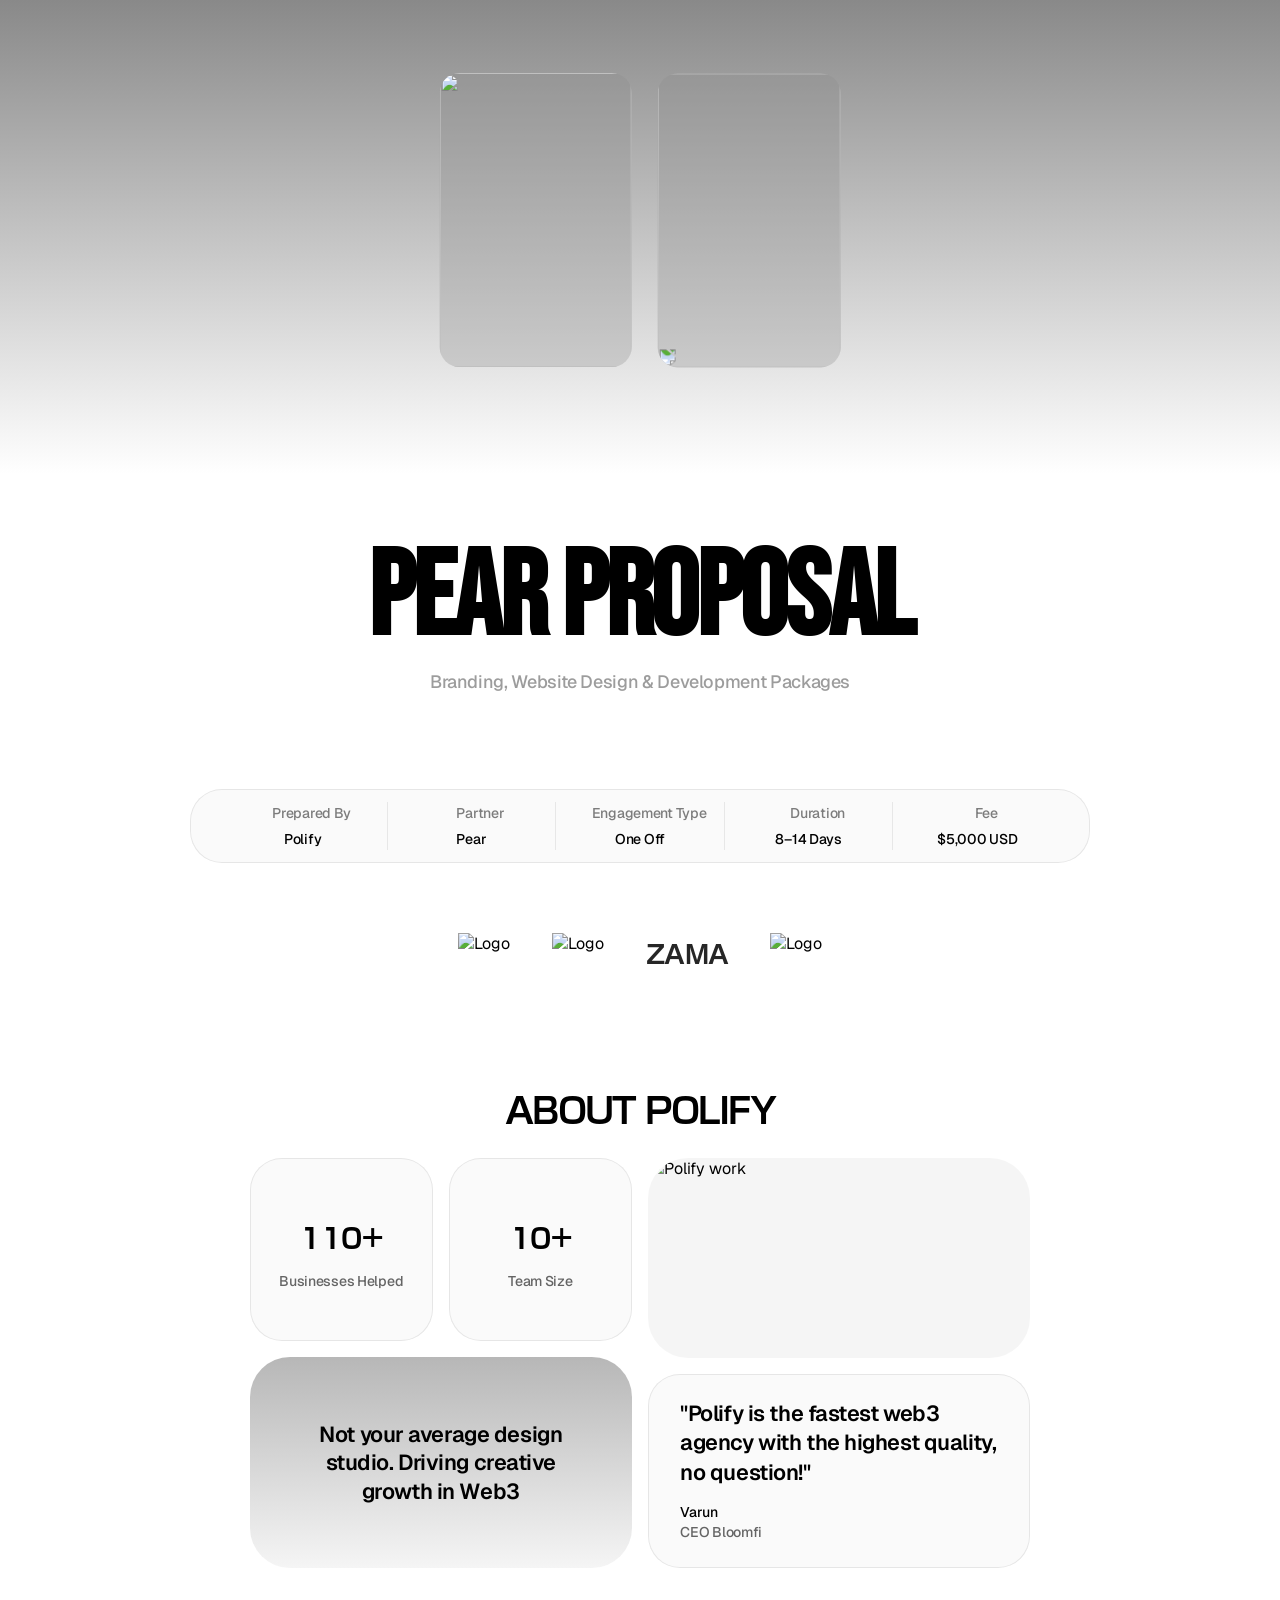
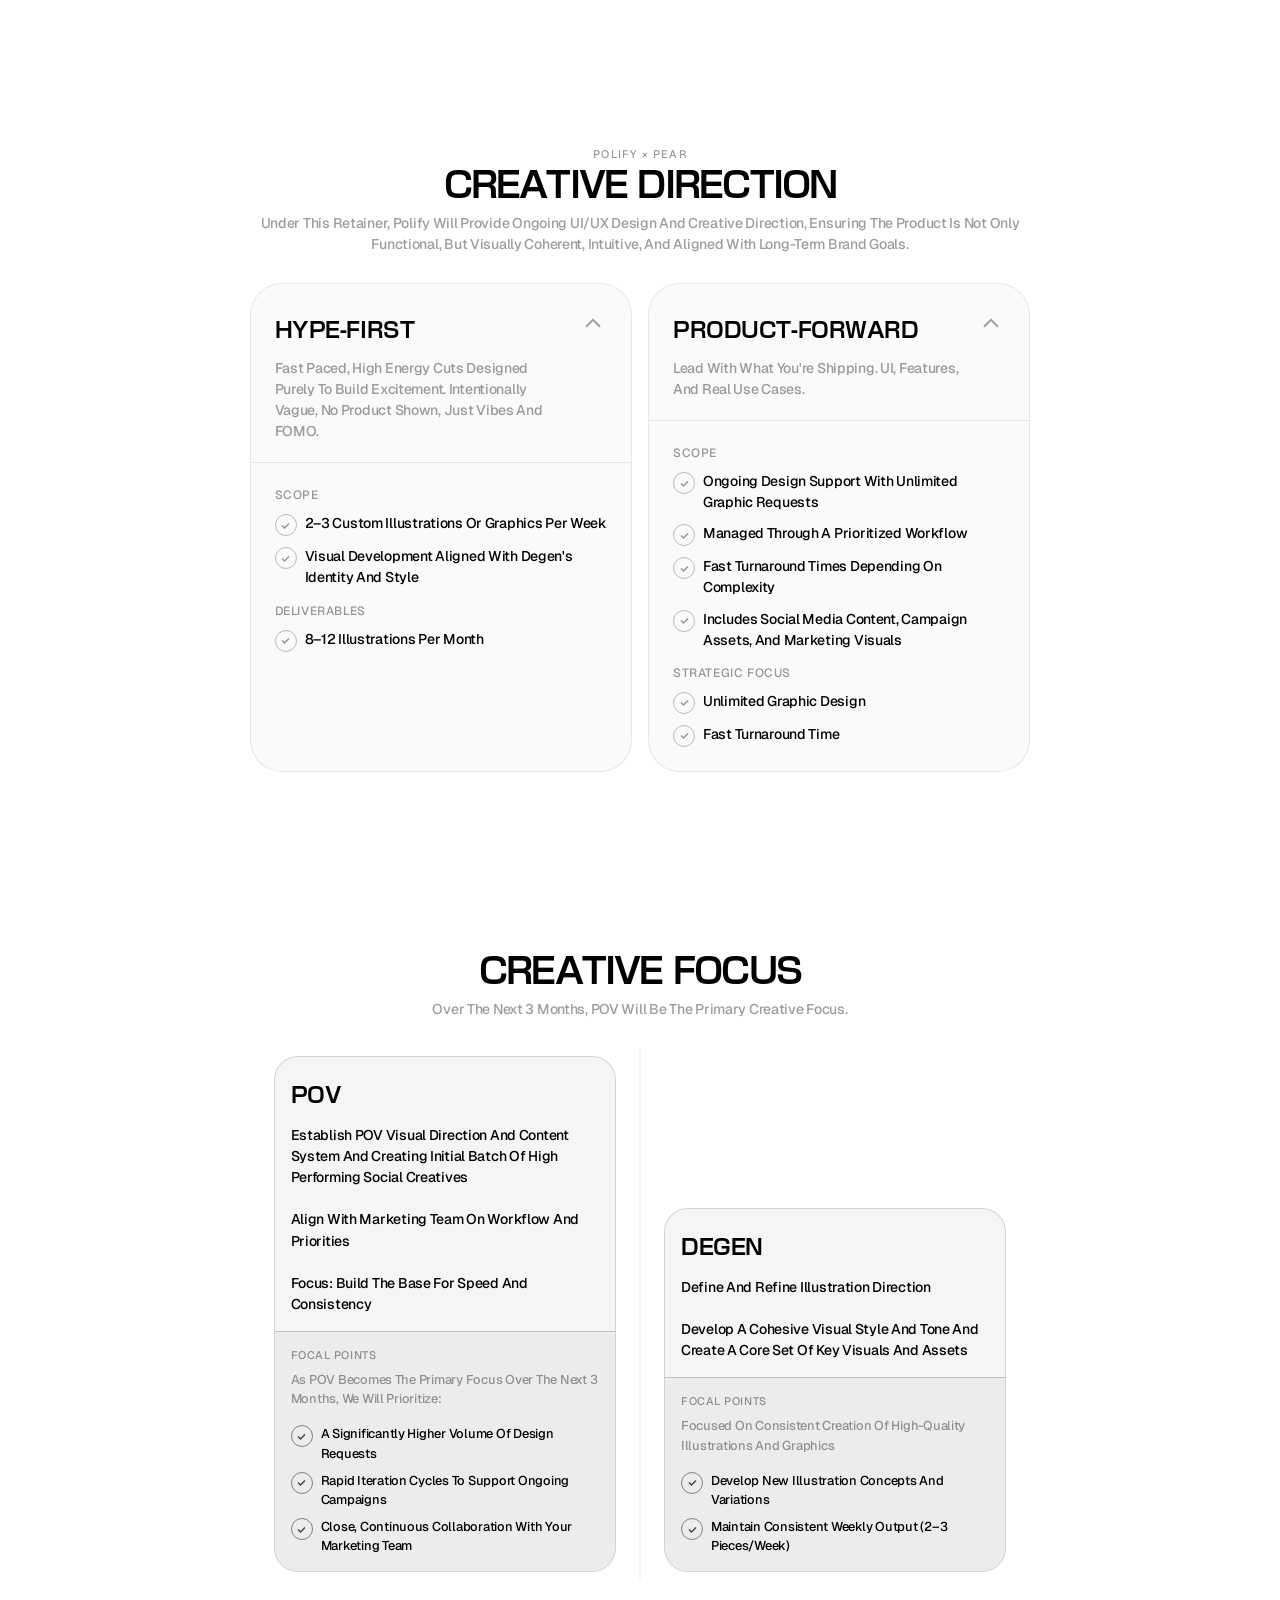
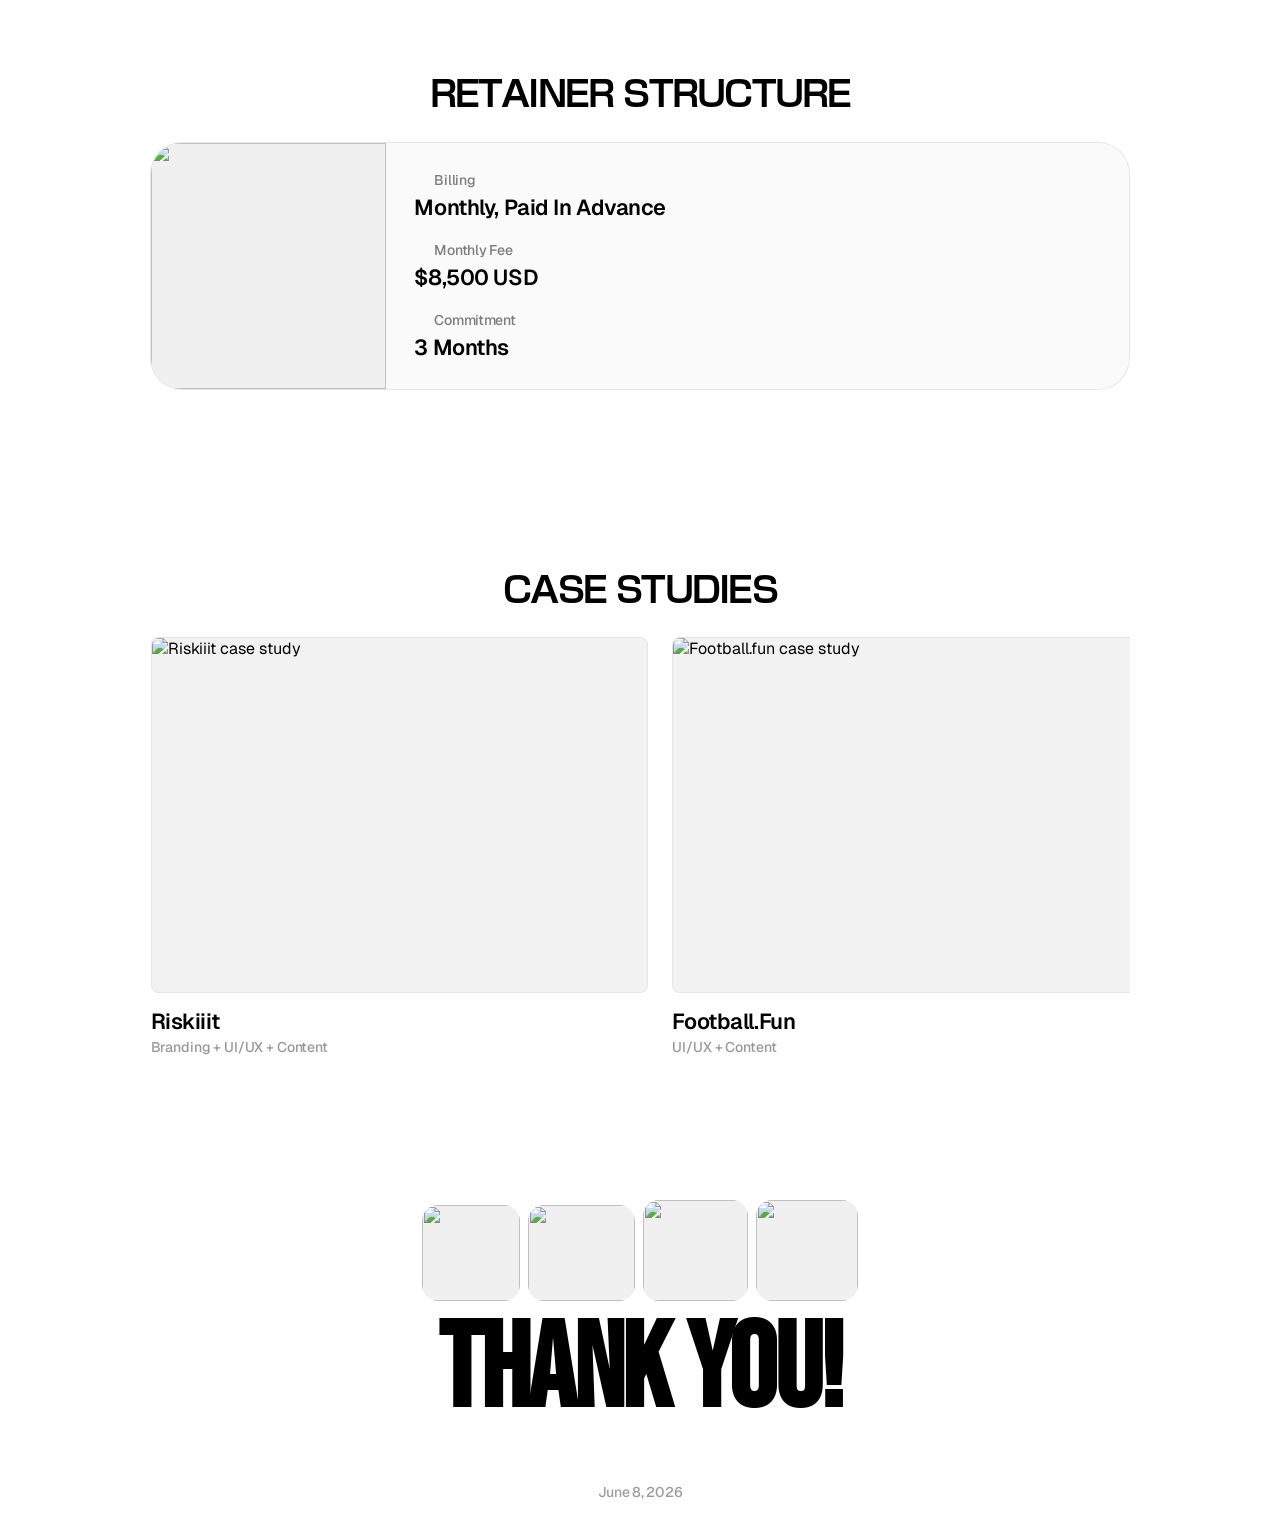
==== index.html @ 2bd1d3d7 "initial proposal template" ====
<!DOCTYPE html>
<html lang="en">
<head>
  <meta charset="UTF-8">
  <meta name="viewport" content="width=device-width, initial-scale=1.0">
  <title>Pear Proposal — Polify</title>
  <link rel="preconnect" href="https://fonts.googleapis.com">
  <link rel="preconnect" href="https://fonts.gstatic.com" crossorigin>
  <link href="https://fonts.googleapis.com/css2?family=Bebas+Neue&family=Geist:wght@400;500;600&display=swap" rel="stylesheet">
  <style>
    @font-face {
      font-family: 'ShinGoPro';
      src: url('fonts/AOTFShinGoProExLight.otf') format('opentype');
      font-weight: 200;
      font-style: normal;
      font-display: swap;
    }
    @font-face {
      font-family: 'ShinGoPro';
      src: url('fonts/AOTFShinGoProLight.otf') format('opentype');
      font-weight: 300;
      font-style: normal;
      font-display: swap;
    }
    @font-face {
      font-family: 'ShinGoPro';
      src: url('fonts/AOTFShinGoProRegular.otf') format('opentype');
      font-weight: 400;
      font-style: normal;
      font-display: swap;
    }
    @font-face {
      font-family: 'ShinGoPro';
      src: url('fonts/AOTFShinGoProMedium.otf') format('opentype');
      font-weight: 500;
      font-style: normal;
      font-display: swap;
    }
    @font-face {
      font-family: 'ShinGoPro';
      src: url('fonts/AOTFShinGoProDeBold.otf') format('opentype');
      font-weight: 600;
      font-style: normal;
      font-display: swap;
    }
    @font-face {
      font-family: 'ShinGoPro';
      src: url('fonts/AOTFShinGoProBold.otf') format('opentype');
      font-weight: 700;
      font-style: normal;
      font-display: swap;
    }
    @font-face {
      font-family: 'ShinGoPro';
      src: url('fonts/AOTFShinGoProHeavy.otf') format('opentype');
      font-weight: 800;
      font-style: normal;
      font-display: swap;
    }

    *, *::before, *::after { box-sizing: border-box; margin: 0; padding: 0; }

    :root {
      --font-display: 'Bebas Neue', 'Arial Black', sans-serif;
      --font-heading: 'ShinGoPro', system-ui, sans-serif;
      --font-body: 'Geist', system-ui, -apple-system, sans-serif;
      --text: #000;
      --text-60: rgba(0,0,0,0.6);
      --text-39: rgba(0,0,0,0.39);
      --text-20: rgba(0,0,0,0.2);
      --card-bg: rgba(0,0,0,0.02);
      --card-border: rgba(0,0,0,0.08);
      --card-border-dark: rgba(0,0,0,0.14);
    }

    html { scroll-behavior: smooth; }

    body {
      font-family: var(--font-body);
      background: #fff;
      color: var(--text);
      overflow-x: hidden;
      -webkit-font-smoothing: antialiased;
    }

    /* ─── HERO ─────────────────────────────────── */
    .hero {
      position: relative;
      width: 100%;
      height: clamp(320px, 37vw, 531px);
      overflow: hidden;
      background: linear-gradient(to bottom, #898989 0%, rgba(255,255,255,0) 100%);
    }

    .hero-deco {
      position: absolute;
      inset: 0;
      pointer-events: none;
      overflow: hidden;
    }

    .hero-deco img {
      position: absolute;
      width: 130%;
      left: -15%;
      top: -20%;
      opacity: 0.08;
      transform: rotate(-90deg);
      transform-origin: center center;
    }

    .hero-images {
      position: absolute;
      top: 0;
      left: 50%;
      transform: translateX(-50%);
      display: flex;
      align-items: flex-start;
      gap: clamp(16px, 2vw, 28px);
      padding-top: clamp(40px, 5.7vw, 82px);
      pointer-events: none;
    }

    .hero-img {
      border-radius: 20px;
      overflow: hidden;
      flex-shrink: 0;
      background: rgba(140,140,140,0.3);
    }

    .hero-img img {
      display: block;
      width: 100%;
      height: 100%;
      object-fit: cover;
    }

    .hero-img--left {
      width: clamp(100px, 15vw, 217px);
      height: clamp(154px, 23vw, 332px);
    }

    .hero-img--right {
      width: clamp(95px, 14.3vw, 206px);
      height: clamp(154px, 23vw, 332px);
      transform: scaleY(-1);
    }

    /* ─── PAGE LAYOUT ──────────────────────────── */
    .page-wrap {
      max-width: 1440px;
      margin: 0 auto;
    }

    .container {
      padding: 0 clamp(20px, 11.7vw, 169px);
    }

    .section-gap { margin-bottom: clamp(8px, 0.6vw, 8px); }

    /* Glass section wrapper */
    .glass {
      background: rgba(255,255,255,0.7);
      backdrop-filter: blur(45px);
      -webkit-backdrop-filter: blur(45px);

      border-radius: 8px;
    }

    .glass--shadow-lg {}

    .pad-section { padding: clamp(40px, 6.7vw, 96px) clamp(24px, 7.8vw, 112px); }
    .pad-logos   { padding: clamp(16px, 1.7vw, 24px) clamp(24px, 7.8vw, 112px); }
    .pad-stats   { padding: 40px; }
    .pad-ty      { padding: clamp(32px, 2.8vw, 40px); }

    /* ─── PROPOSAL HEADER ──────────────────────── */
    .proposal-header {
      text-align: center;
      padding: clamp(32px, 5.6vw, 80px) 0 clamp(20px, 4.4vw, 64px);
    }

    .proposal-title {
      font-family: var(--font-display);
      font-size: clamp(52px, 9.4vw, 136px);
      line-height: 0.9;
      letter-spacing: -0.02em;
      text-transform: uppercase;
      margin-bottom: 16px;
    }

    .proposal-subtitle {
      font-size: clamp(13px, 1.4vw, 20px);
      font-weight: 500;
      color: var(--text-39);
      letter-spacing: -0.02em;
      text-transform: capitalize;
    }

    /* ─── STATS BAR ────────────────────────────── */
    .stats-bar {
      display: flex;
      align-items: stretch;
      justify-content: space-between;
      background: var(--card-bg);
      border: 1px solid var(--card-border);
      border-radius: 32px;
      padding: 0 clamp(16px, 2.2vw, 32px);
      flex-wrap: wrap;
      gap: 0;
    }

    .stats-item {
      display: flex;
      flex-direction: column;
      align-items: center;
      gap: 8px;
      padding: clamp(12px, 1.1vw, 16px) clamp(8px, 1.1vw, 16px);
      flex: 1 0 80px;
    }

    .stats-label {
      display: flex;
      align-items: center;
      gap: 4px;
      font-size: clamp(11px, 1.1vw, 16px);
      font-weight: 500;
      color: var(--text);
      opacity: 0.5;
      letter-spacing: -0.02em;
      white-space: nowrap;
      text-transform: capitalize;
    }

    .stats-icon {
      width: clamp(14px, 1.1vw, 20px);
      height: clamp(14px, 1.1vw, 20px);
      object-fit: contain;
      flex-shrink: 0;
    }

    .stats-value {
      font-size: clamp(11px, 1.1vw, 16px);
      font-weight: 500;
      color: var(--text);
      letter-spacing: -0.02em;
      white-space: nowrap;
      text-transform: capitalize;
    }

    .stats-sep {
      width: 1px;
      background: var(--card-border);
      align-self: stretch;
      flex-shrink: 0;
      margin: 12px 0;
    }

    /* ─── LOGOS ────────────────────────────────── */
    .logos-row {
      display: flex;
      align-items: center;
      justify-content: center;
      gap: clamp(24px, 3.3vw, 48px);
      flex-wrap: nowrap;
      overflow: hidden;
    }

    .logo-item {
      height: clamp(28px, 3.3vw, 48px);
      flex-shrink: 1;
      display: flex;
      align-items: center;
      justify-content: center;
      min-width: 0;
    }

    .logo-item img {
      height: 100%;
      width: auto;
      max-width: 180px;
      object-fit: contain;
      display: block;
      flex-shrink: 1;
    }

    /* ─── SECTION HEADER ───────────────────────── */
    .section-head {
      text-align: center;
      margin-bottom: clamp(24px, 2.2vw, 32px);
    }

    .section-eyebrow {
      font-size: 11px;
      font-weight: 500;
      letter-spacing: 0.1em;
      text-transform: uppercase;
      opacity: 0.4;
      margin-bottom: 4px;
    }

    .section-title {
      font-family: var(--font-heading);
      font-size: clamp(24px, 2.8vw, 40px);
      font-weight: 600;
      letter-spacing: -0.05em;
      text-transform: uppercase;
      line-height: 1.1;
    }

    .section-desc {
      margin-top: 8px;
      font-size: clamp(13px, 1.1vw, 16px);
      font-weight: 500;
      color: var(--text-39);
      letter-spacing: -0.02em;
      line-height: 1.5;
      text-transform: capitalize;
      max-width: 820px;
      margin-left: auto;
      margin-right: auto;
    }

    /* ─── ABOUT SECTION ────────────────────────── */
    .about-grid {
      display: grid;
      grid-template-columns: 1fr 1fr;
      gap: 16px;
    }

    .about-col {
      display: flex;
      flex-direction: column;
      gap: 16px;
    }

    .stat-cards-row {
      display: grid;
      grid-template-columns: 1fr 1fr;
      gap: 16px;
    }

    .stat-card {
      background: var(--card-bg);
      border: 1px solid var(--card-border);
      border-radius: 32px;
      padding: 24px;
      display: flex;
      flex-direction: column;
      align-items: center;
      justify-content: center;
      gap: 6px;
      text-align: center;
      aspect-ratio: 1;
    }

    .stat-number {
      font-family: var(--font-heading);
      font-size: clamp(22px, 2.2vw, 32px);
      font-weight: 600;
      letter-spacing: -0.02em;
      text-transform: uppercase;
    }

    .stat-label {
      font-size: clamp(12px, 1.1vw, 16px);
      font-weight: 500;
      color: var(--text-60);
      letter-spacing: -0.02em;
      text-transform: capitalize;
    }

    .studio-banner {
      background: linear-gradient(to bottom, #b7b7b7, #f5f5f5);
      border-radius: 40px;
      flex: 1;
      min-height: 160px;
      display: flex;
      align-items: center;
      justify-content: center;
      padding: 32px 24px;
      overflow: hidden;
      position: relative;
    }

    .studio-banner-text {
      font-size: clamp(16px, 1.7vw, 24px);
      font-weight: 600;
      letter-spacing: -0.02em;
      text-align: center;
      color: #000;
      position: relative;
      z-index: 1;
      max-width: 300px;
      line-height: 1.3;
    }

    .photo-card {
      border-radius: 40px;
      overflow: hidden;
      flex: 1;
      min-height: 160px;
      position: relative;
      background: rgba(0,0,0,0.04);
    }

    .photo-card img {
      position: absolute;
      inset: 0;
      width: 100%;
      height: 100%;
      object-fit: cover;
      display: block;
    }

    .quote-card {
      background: var(--card-bg);
      border: 1px solid var(--card-border);
      border-radius: 32px;
      padding: 24px;
      display: flex;
      align-items: center;
      justify-content: center;
      flex-shrink: 0;
    }

    .quote-inner {
      max-width: 318px;
      display: flex;
      flex-direction: column;
      gap: 8px;
    }

    .quote-text {
      font-size: clamp(15px, 1.7vw, 24px);
      font-weight: 600;
      letter-spacing: -0.02em;
      line-height: 1.35;
    }

    .quote-byline { margin-top: 8px; }

    .quote-author {
      font-size: clamp(12px, 1.1vw, 16px);
      font-weight: 500;
      letter-spacing: -0.02em;
      text-transform: capitalize;
      line-height: 1.4;
    }

    .quote-position { color: var(--text-60); }

    /* ─── CREATIVE DIRECTION ───────────────────── */
    .accordion-grid {
      display: grid;
      grid-template-columns: 1fr 1fr;
      gap: 16px;
    }

    .accordion-card {
      background: var(--card-bg);
      border: 1px solid var(--card-border);
      border-radius: 32px;
      padding: 24px;
      display: flex;
      flex-direction: column;
      gap: 20px;
    }

    .accordion-top {
      display: flex;
      align-items: flex-start;
      justify-content: space-between;
      gap: 16px;
    }

    .accordion-title-group { flex: 1; }

    .accordion-title {
      font-family: var(--font-heading);
      font-size: clamp(16px, 1.7vw, 24px);
      font-weight: 600;
      letter-spacing: -0.02em;
      text-transform: uppercase;
      margin-bottom: 6px;
    }

    .accordion-desc {
      font-size: clamp(12px, 1.1vw, 16px);
      font-weight: 500;
      color: var(--text-39);
      letter-spacing: -0.02em;
      text-transform: capitalize;
      line-height: 1.5;
    }

    .accordion-chevron {
      width: 28px;
      height: 28px;
      flex-shrink: 0;
      opacity: 0.35;
      transform: scaleY(-1);
      margin-top: 2px;
    }

    .accordion-divider {
      height: 1px;
      background: var(--card-border);
      margin: 0 -24px;
    }

    .accordion-body {
      display: flex;
      flex-direction: column;
      gap: 10px;
    }

    .scope-label {
      font-size: 12px;
      font-weight: 500;
      letter-spacing: 0.05em;
      text-transform: uppercase;
      opacity: 0.4;
      margin-top: 4px;
    }

    .check-row {
      display: flex;
      align-items: flex-start;
      gap: 8px;
    }

    .check-circle {
      width: 22px;
      height: 22px;
      flex-shrink: 0;
      border-radius: 50%;
      border: 1.5px solid rgba(0,0,0,0.25);
      display: flex;
      align-items: center;
      justify-content: center;
      margin-top: 1px;
    }

    .check-circle svg {
      width: 11px;
      height: 11px;
    }

    .check-txt {
      font-size: clamp(12px, 1.1vw, 16px);
      font-weight: 500;
      color: var(--text);
      letter-spacing: -0.02em;
      text-transform: capitalize;
      line-height: 1.5;
    }

    /* ─── CREATIVE FOCUS ───────────────────────── */
    .focus-grid {
      display: grid;
      grid-template-columns: 1fr 1fr;
      position: relative;
      gap: 0;
    }

    .focus-divider {
      position: absolute;
      left: 50%;
      top: 0;
      bottom: 0;
      width: 1px;
      background: rgba(0,0,0,0.08);
      transform: translateX(-50%);
      pointer-events: none;
    }

    .focus-col {
      padding: 8px 24px;
      display: flex;
      flex-direction: column;
    }

    .focus-col--right { justify-content: flex-end; }

    .focus-card {
      background: rgba(0,0,0,0.04);
      border: 1px solid rgba(0,0,0,0.14);
      border-radius: 24px;
      overflow: hidden;
    }

    .focus-card-top {
      padding: 16px;
      display: flex;
      flex-direction: column;
      gap: 8px;
    }

    .focus-card-title {
      font-family: var(--font-heading);
      font-size: clamp(16px, 1.7vw, 24px);
      font-weight: 600;
      letter-spacing: -0.02em;
      text-transform: uppercase;
    }

    .focus-card-body {
      font-size: clamp(12px, 1.1vw, 16px);
      font-weight: 500;
      letter-spacing: -0.02em;
      text-transform: capitalize;
      line-height: 1.5;
    }

    .focus-card-bottom {
      background: rgba(0,0,0,0.04);
      border-top: 1px solid rgba(0,0,0,0.18);
      border-radius: 0 0 24px 24px;
      padding: 16px;
      display: flex;
      flex-direction: column;
      gap: 8px;
    }

    .focal-label {
      font-size: 11px;
      font-weight: 500;
      letter-spacing: 0.05em;
      text-transform: uppercase;
      opacity: 0.4;
    }

    .focal-desc {
      font-size: clamp(11px, 1vw, 14px);
      font-weight: 500;
      color: var(--text-39);
      letter-spacing: -0.02em;
      text-transform: capitalize;
      line-height: 1.5;
    }

    .focal-checks {
      display: flex;
      flex-direction: column;
      gap: 8px;
      padding: 8px 0 0;
    }

    .focal-check {
      display: flex;
      align-items: flex-start;
      gap: 8px;
    }

    .focal-check-circle {
      width: 22px;
      height: 22px;
      flex-shrink: 0;
      border-radius: 50%;
      border: 1.5px solid rgba(0,0,0,0.45);
      display: flex;
      align-items: center;
      justify-content: center;
      margin-top: 1px;
    }

    .focal-check-circle svg { width: 11px; height: 11px; }

    .focal-check-txt {
      font-size: clamp(11px, 1vw, 14px);
      font-weight: 500;
      color: var(--text);
      letter-spacing: -0.02em;
      text-transform: capitalize;
      line-height: 1.5;
    }

    /* ─── RETAINER ─────────────────────────────── */
    .retainer-section {
      padding: 0 0 clamp(40px, 6.7vw, 96px);
    }

    .retainer-card {
      background: var(--card-bg);
      border: 1px solid var(--card-border);
      border-radius: 32px;
      display: flex;
      align-items: stretch;
      overflow: hidden;
    }

    .retainer-img-wrap {
      width: clamp(140px, 18.4vw, 265px);
      flex-shrink: 0;
      position: relative;
      min-height: 180px;
      background: rgba(0,0,0,0.04);
    }

    .retainer-img-wrap img {
      position: absolute;
      inset: 0;
      width: 100%;
      height: 100%;
      object-fit: cover;
      display: block;
    }

    .retainer-content {
      flex: 1;
      padding: clamp(20px, 2.2vw, 32px);
      display: flex;
      align-items: center;
    }

    .retainer-info {
      display: flex;
      flex-direction: column;
      gap: 20px;
    }

    .retainer-item { display: flex; flex-direction: column; gap: 4px; }

    .retainer-label {
      display: flex;
      align-items: center;
      gap: 4px;
      font-size: clamp(12px, 1.1vw, 16px);
      font-weight: 500;
      opacity: 0.5;
      letter-spacing: -0.02em;
      text-transform: capitalize;
    }

    .retainer-label img { width: 16px; height: 16px; object-fit: contain; }

    .retainer-value {
      font-size: clamp(16px, 1.7vw, 24px);
      font-weight: 600;
      letter-spacing: -0.02em;
      text-transform: capitalize;
    }

    /* ─── CASE STUDIES ─────────────────────────── */
    .case-scroll-wrap {
      overflow: hidden;
      margin: 0 calc(-1 * clamp(24px, 7.8vw, 112px));
    }

    .case-scroll {
      display: flex;
      gap: 24px;
      overflow-x: auto;
      padding: 0 clamp(24px, 7.8vw, 112px) 12px;
      scroll-snap-type: x mandatory;
      -webkit-overflow-scrolling: touch;
      scrollbar-width: none;
    }

    .case-scroll::-webkit-scrollbar { display: none; }

    .case-card {
      flex-shrink: 0;
      width: clamp(260px, 38.9vw, 560px);
      display: flex;
      flex-direction: column;
      gap: 14px;
      scroll-snap-align: start;
    }

    .case-img {
      width: 100%;
      aspect-ratio: 560 / 400;
      border-radius: 8px;
      overflow: hidden;
      border: 1px solid rgba(0,0,0,0.06);
      background: rgba(0,0,0,0.05);
      position: relative;
    }

    .case-img img {
      width: 100%;
      height: 100%;
      object-fit: cover;
      display: block;
    }

    .case-title {
      font-size: clamp(15px, 1.7vw, 24px);
      font-weight: 600;
      letter-spacing: -0.02em;
      text-transform: capitalize;
      line-height: 1.3;
    }

    .case-subtitle {
      font-size: clamp(12px, 1.1vw, 16px);
      font-weight: 500;
      opacity: 0.4;
      letter-spacing: -0.01em;
      margin-top: 2px;
      line-height: 1.5;
    }

    /* ─── THANK YOU ────────────────────────────── */
    .thank-you {
      display: flex;
      flex-direction: column;
      align-items: center;
      justify-content: center;
      text-align: center;
      position: relative;
    }

    .ty-images {
      display: flex;
      align-items: flex-end;
      justify-content: center;
      gap: 8px;
      margin-bottom: 8px;
    }

    .ty-img {
      border-radius: 16px;
      overflow: hidden;
      flex-shrink: 0;
      background: rgba(0,0,0,0.06);
    }

    .ty-img img {
      width: 100%;
      height: 100%;
      object-fit: cover;
      display: block;
    }

    .ty-title {
      font-family: var(--font-display);
      font-size: clamp(44px, 9.4vw, 136px);
      line-height: 0.9;
      letter-spacing: -0.02em;
      text-transform: uppercase;
      margin-top: 8px;
    }

    /* ─── FOOTER ───────────────────────────────── */
    .site-footer {
      text-align: center;
      padding: clamp(12px, 1.1vw, 16px);
      font-size: clamp(12px, 1.1vw, 16px);
      font-weight: 500;
      color: var(--text-39);
      letter-spacing: -0.02em;
    }

    /* ─── RESPONSIVE ───────────────────────────── */
    @media (max-width: 900px) {
      .about-grid,
      .accordion-grid {
        grid-template-columns: 1fr;
      }

      .focus-grid {
        grid-template-columns: 1fr;
      }

      .focus-divider { display: none; }

      .focus-col { padding: 8px 0; }
      .focus-col--right { justify-content: flex-start; }

      .retainer-card { flex-direction: column; }

      .retainer-img-wrap {
        width: 100%;
        height: 220px;
        min-height: unset;
      }

      .stats-bar {
        justify-content: center;
        gap: 0;
      }

      .stats-sep { display: none; }

      .stats-item {
        flex: 0 0 50%;
        border-bottom: 1px solid var(--card-border);
      }

      .stats-item:nth-last-child(-n+2) {
        border-bottom: none;
      }
    }

    @media (max-width: 600px) {
      .stat-cards-row {
        grid-template-columns: 1fr 1fr;
      }

      .hero-img--left  { width: 85px;  height: 130px; }
      .hero-img--right { width: 80px;  height: 130px; }

      .accordion-card { padding: 20px; }
      .accordion-divider { margin: 0 -20px; }

      .stats-item { flex: 0 0 50%; }
    }
  </style>
</head>
<body>

<!-- ══════════════════════════════════════════════
     HERO
══════════════════════════════════════════════ -->
<section class="hero" aria-hidden="true">
  <div class="hero-deco">
    <img src="http://localhost:3845/assets/8f0d9bfb565b0d4cd94491579b43bc29473726e8.svg" alt="">
  </div>
  <div class="hero-images">
    <div class="hero-img hero-img--left">
      <img src="http://localhost:3845/assets/e090a32c25ce4ee19baacd44f1cc2fa253188a38.png" alt="">
    </div>
    <div class="hero-img hero-img--right">
      <img src="http://localhost:3845/assets/e090a32c25ce4ee19baacd44f1cc2fa253188a38.png" alt="">
    </div>
  </div>
</section>

<!-- ══════════════════════════════════════════════
     PAGE CONTENT
══════════════════════════════════════════════ -->
<div class="page-wrap">
  <div class="container">

    <!-- HEADER -->
    <header class="proposal-header">
      <h1 class="proposal-title">Pear Proposal</h1>
      <p class="proposal-subtitle">Branding, Website Design &amp; Development Packages</p>
    </header>

    <!-- STATS BAR -->
    <div class="section-gap">
      <div class="glass pad-stats">
        <div class="stats-bar">
          <div class="stats-item">
            <div class="stats-label">
              <img class="stats-icon" src="http://localhost:3845/assets/ee64175c76f9cef7a17e457f6f2a72dbc69331fa.svg" alt="" aria-hidden="true">
              Prepared by
            </div>
            <div class="stats-value">Polify</div>
          </div>
          <div class="stats-sep" aria-hidden="true"></div>
          <div class="stats-item">
            <div class="stats-label">
              <img class="stats-icon" src="http://localhost:3845/assets/a5525229cf40ed6217095a03342f68a4d9541443.svg" alt="" aria-hidden="true">
              Partner
            </div>
            <div class="stats-value">Pear</div>
          </div>
          <div class="stats-sep" aria-hidden="true"></div>
          <div class="stats-item">
            <div class="stats-label">
              <img class="stats-icon" src="http://localhost:3845/assets/781d34cb0ad0cec8a3e81da269fbbdbaa7db030c.svg" alt="" aria-hidden="true">
              Engagement Type
            </div>
            <div class="stats-value">One off</div>
          </div>
          <div class="stats-sep" aria-hidden="true"></div>
          <div class="stats-item">
            <div class="stats-label">
              <img class="stats-icon" src="http://localhost:3845/assets/fd65436a768a77767d0a12a74a46b336bc6b8791.svg" alt="" aria-hidden="true">
              Duration
            </div>
            <div class="stats-value">8–14 days</div>
          </div>
          <div class="stats-sep" aria-hidden="true"></div>
          <div class="stats-item">
            <div class="stats-label">
              <img class="stats-icon" src="http://localhost:3845/assets/ade1d7379f9e9dc3b9a829fc38c99c24560b05ef.svg" alt="" aria-hidden="true">
              Fee
            </div>
            <div class="stats-value">$5,000 USD</div>
          </div>
        </div>
      </div>
    </div>

    <!-- LOGOS -->
    <div class="section-gap">
      <div class="glass glass--shadow-lg pad-logos">
        <div class="logos-row">
          <div class="logo-item">
            <img src="http://localhost:3845/assets/b96708f9dc1e810003913f9914aaede3e74c9402.svg" alt="Logo">
          </div>
          <div class="logo-item">
            <img src="http://localhost:3845/assets/66ead33023f874e488ca0c5d40072292ed5fddfc.svg" alt="Logo">
          </div>
          <div class="logo-item" style="font-family:var(--font-heading);font-size:clamp(16px,2vw,28px);font-weight:600;letter-spacing:-0.03em;text-transform:uppercase;opacity:0.85;">
            ZAMA
          </div>
          <div class="logo-item">
            <img src="http://localhost:3845/assets/1eb92764891746f953e4dea126e6e326451cb01f.svg" alt="Logo">
          </div>
        </div>
      </div>
    </div>

    <!-- ABOUT POLIFY -->
    <div class="section-gap">
      <div class="glass pad-section">
        <div class="section-head">
          <h2 class="section-title">About Polify</h2>
        </div>
        <div class="about-grid">
          <!-- Left -->
          <div class="about-col">
            <div class="stat-cards-row">
              <div class="stat-card">
                <div class="stat-number">110+</div>
                <div class="stat-label">Businesses helped</div>
              </div>
              <div class="stat-card">
                <div class="stat-number">10+</div>
                <div class="stat-label">Team size</div>
              </div>
            </div>
            <div class="studio-banner">
              <p class="studio-banner-text">Not your average design studio. Driving creative growth in Web3</p>
            </div>
          </div>
          <!-- Right -->
          <div class="about-col">
            <div class="photo-card" style="min-height: 200px;">
              <img src="http://localhost:3845/assets/2e1904f334552208d229e047b1e2cf23370e59d0.png" alt="Polify work">
            </div>
            <div class="quote-card">
              <div class="quote-inner">
                <p class="quote-text">"Polify is the fastest web3 agency with the highest quality, no question!"</p>
                <div class="quote-byline">
                  <p class="quote-author">Varun</p>
                  <p class="quote-author quote-position">CEO Bloomfi</p>
                </div>
              </div>
            </div>
          </div>
        </div>
      </div>
    </div>

    <!-- CREATIVE DIRECTION -->
    <div class="section-gap">
      <div class="glass pad-section">
        <div class="section-head">
          <p class="section-eyebrow">Polify × Pear</p>
          <h2 class="section-title">Creative Direction</h2>
          <p class="section-desc">Under this retainer, Polify will provide ongoing UI/UX design and creative direction, ensuring the product is not only functional, but visually coherent, intuitive, and aligned with long-term brand goals.</p>
        </div>

        <div class="accordion-grid">

          <!-- Card 1: Hype-First -->
          <div class="accordion-card">
            <div class="accordion-top">
              <div class="accordion-title-group">
                <div class="accordion-title">Hype-First</div>
                <div class="accordion-desc">Fast paced, high energy cuts designed purely to build excitement. Intentionally vague, no product shown, just vibes and FOMO.</div>
              </div>
              <svg class="accordion-chevron" viewBox="0 0 20 20" fill="none" stroke="currentColor" stroke-width="1.5" aria-hidden="true">
                <path d="M5 8l5 5 5-5"/>
              </svg>
            </div>
            <div class="accordion-divider"></div>
            <div class="accordion-body">
              <div class="scope-label">Scope</div>
              <div class="check-row">
                <div class="check-circle">
                  <svg viewBox="0 0 11 11" fill="none" stroke="rgba(0,0,0,0.4)" stroke-width="1.5"><path d="M2 5.5l2.5 2.5 4.5-4.5"/></svg>
                </div>
                <span class="check-txt">2–3 custom illustrations or graphics per week</span>
              </div>
              <div class="check-row">
                <div class="check-circle">
                  <svg viewBox="0 0 11 11" fill="none" stroke="rgba(0,0,0,0.4)" stroke-width="1.5"><path d="M2 5.5l2.5 2.5 4.5-4.5"/></svg>
                </div>
                <span class="check-txt">Visual development aligned with Degen's identity and style</span>
              </div>
              <div class="scope-label" style="margin-top:4px">Deliverables</div>
              <div class="check-row">
                <div class="check-circle">
                  <svg viewBox="0 0 11 11" fill="none" stroke="rgba(0,0,0,0.4)" stroke-width="1.5"><path d="M2 5.5l2.5 2.5 4.5-4.5"/></svg>
                </div>
                <span class="check-txt">8–12 illustrations per month</span>
              </div>
            </div>
          </div>

          <!-- Card 2: Product-Forward -->
          <div class="accordion-card">
            <div class="accordion-top">
              <div class="accordion-title-group">
                <div class="accordion-title">Product-Forward</div>
                <div class="accordion-desc">Lead with what you're shipping. UI, features, and real use cases.</div>
              </div>
              <svg class="accordion-chevron" viewBox="0 0 20 20" fill="none" stroke="currentColor" stroke-width="1.5" aria-hidden="true">
                <path d="M5 8l5 5 5-5"/>
              </svg>
            </div>
            <div class="accordion-divider"></div>
            <div class="accordion-body">
              <div class="scope-label">Scope</div>
              <div class="check-row">
                <div class="check-circle">
                  <svg viewBox="0 0 11 11" fill="none" stroke="rgba(0,0,0,0.4)" stroke-width="1.5"><path d="M2 5.5l2.5 2.5 4.5-4.5"/></svg>
                </div>
                <span class="check-txt">Ongoing design support with unlimited graphic requests</span>
              </div>
              <div class="check-row">
                <div class="check-circle">
                  <svg viewBox="0 0 11 11" fill="none" stroke="rgba(0,0,0,0.4)" stroke-width="1.5"><path d="M2 5.5l2.5 2.5 4.5-4.5"/></svg>
                </div>
                <span class="check-txt">Managed through a prioritized workflow</span>
              </div>
              <div class="check-row">
                <div class="check-circle">
                  <svg viewBox="0 0 11 11" fill="none" stroke="rgba(0,0,0,0.4)" stroke-width="1.5"><path d="M2 5.5l2.5 2.5 4.5-4.5"/></svg>
                </div>
                <span class="check-txt">Fast turnaround times depending on complexity</span>
              </div>
              <div class="check-row">
                <div class="check-circle">
                  <svg viewBox="0 0 11 11" fill="none" stroke="rgba(0,0,0,0.4)" stroke-width="1.5"><path d="M2 5.5l2.5 2.5 4.5-4.5"/></svg>
                </div>
                <span class="check-txt">Includes social media content, campaign assets, and marketing visuals</span>
              </div>
              <div class="scope-label" style="margin-top:4px">Strategic Focus</div>
              <div class="check-row">
                <div class="check-circle">
                  <svg viewBox="0 0 11 11" fill="none" stroke="rgba(0,0,0,0.4)" stroke-width="1.5"><path d="M2 5.5l2.5 2.5 4.5-4.5"/></svg>
                </div>
                <span class="check-txt">Unlimited graphic design</span>
              </div>
              <div class="check-row">
                <div class="check-circle">
                  <svg viewBox="0 0 11 11" fill="none" stroke="rgba(0,0,0,0.4)" stroke-width="1.5"><path d="M2 5.5l2.5 2.5 4.5-4.5"/></svg>
                </div>
                <span class="check-txt">Fast turnaround time</span>
              </div>
            </div>
          </div>

        </div>
      </div>
    </div>

    <!-- CREATIVE FOCUS -->
    <div class="section-gap">
      <div class="glass pad-section">
        <div class="section-head">
          <h2 class="section-title">Creative Focus</h2>
          <p class="section-desc">Over the next 3 months, POV will be the primary creative focus.</p>
        </div>

        <div class="focus-grid">
          <div class="focus-divider" aria-hidden="true"></div>

          <!-- Left: POV -->
          <div class="focus-col">
            <div class="focus-card">
              <div class="focus-card-top">
                <div class="focus-card-title">POV</div>
                <div class="focus-card-body">
                  Establish POV visual direction and content system and creating initial batch of high performing social creatives<br><br>
                  Align with marketing team on workflow and priorities<br><br>
                  Focus: Build the base for speed and consistency
                </div>
              </div>
              <div class="focus-card-bottom">
                <div class="focal-label">Focal points</div>
                <div class="focal-desc">As POV becomes the primary focus over the next 3 months, we will prioritize:</div>
                <div class="focal-checks">
                  <div class="focal-check">
                    <div class="focal-check-circle">
                      <svg viewBox="0 0 11 11" fill="none" stroke="rgba(0,0,0,0.7)" stroke-width="1.5"><path d="M2 5.5l2.5 2.5 4.5-4.5"/></svg>
                    </div>
                    <span class="focal-check-txt">A significantly higher volume of design requests</span>
                  </div>
                  <div class="focal-check">
                    <div class="focal-check-circle">
                      <svg viewBox="0 0 11 11" fill="none" stroke="rgba(0,0,0,0.7)" stroke-width="1.5"><path d="M2 5.5l2.5 2.5 4.5-4.5"/></svg>
                    </div>
                    <span class="focal-check-txt">Rapid iteration cycles to support ongoing campaigns</span>
                  </div>
                  <div class="focal-check">
                    <div class="focal-check-circle">
                      <svg viewBox="0 0 11 11" fill="none" stroke="rgba(0,0,0,0.7)" stroke-width="1.5"><path d="M2 5.5l2.5 2.5 4.5-4.5"/></svg>
                    </div>
                    <span class="focal-check-txt">Close, continuous collaboration with your marketing team</span>
                  </div>
                </div>
              </div>
            </div>
          </div>

          <!-- Right: Degen (aligned to bottom on desktop) -->
          <div class="focus-col focus-col--right">
            <div class="focus-card">
              <div class="focus-card-top">
                <div class="focus-card-title">Degen</div>
                <div class="focus-card-body">
                  Define and refine illustration direction<br><br>
                  Develop a cohesive visual style and tone and create a core set of key visuals and assets
                </div>
              </div>
              <div class="focus-card-bottom">
                <div class="focal-label">Focal points</div>
                <div class="focal-desc">Focused on consistent creation of high-quality illustrations and graphics</div>
                <div class="focal-checks">
                  <div class="focal-check">
                    <div class="focal-check-circle">
                      <svg viewBox="0 0 11 11" fill="none" stroke="rgba(0,0,0,0.7)" stroke-width="1.5"><path d="M2 5.5l2.5 2.5 4.5-4.5"/></svg>
                    </div>
                    <span class="focal-check-txt">Develop new illustration concepts and variations</span>
                  </div>
                  <div class="focal-check">
                    <div class="focal-check-circle">
                      <svg viewBox="0 0 11 11" fill="none" stroke="rgba(0,0,0,0.7)" stroke-width="1.5"><path d="M2 5.5l2.5 2.5 4.5-4.5"/></svg>
                    </div>
                    <span class="focal-check-txt">Maintain consistent weekly output (2–3 pieces/week)</span>
                  </div>
                </div>
              </div>
            </div>
          </div>

        </div>
      </div>
    </div>

    <!-- RETAINER STRUCTURE -->
    <div class="section-gap retainer-section">
      <div class="section-head">
        <h2 class="section-title">Retainer Structure</h2>
      </div>
      <div class="retainer-card">
        <div class="retainer-img-wrap">
          <img src="http://localhost:3845/assets/378b767d8d6159e213d626381067b604196a5bb5.png" alt="">
        </div>
        <div class="retainer-content">
          <div class="retainer-info">
            <div class="retainer-item">
              <div class="retainer-label">
                <img src="http://localhost:3845/assets/2493611f2c5b3f6c3979867c75cb4834a4673d49.svg" alt="" aria-hidden="true">
                Billing
              </div>
              <div class="retainer-value">Monthly, paid in advance</div>
            </div>
            <div class="retainer-item">
              <div class="retainer-label">
                <img src="http://localhost:3845/assets/ade1d7379f9e9dc3b9a829fc38c99c24560b05ef.svg" alt="" aria-hidden="true">
                Monthly Fee
              </div>
              <div class="retainer-value">$8,500 USD</div>
            </div>
            <div class="retainer-item">
              <div class="retainer-label">
                <img src="http://localhost:3845/assets/fd65436a768a77767d0a12a74a46b336bc6b8791.svg" alt="" aria-hidden="true">
                Commitment
              </div>
              <div class="retainer-value">3 months</div>
            </div>
          </div>
        </div>
      </div>
    </div>

    <!-- CASE STUDIES -->
    <div class="section-gap">
      <div class="glass pad-section">
        <div class="section-head">
          <h2 class="section-title">Case Studies</h2>
        </div>
        <div class="case-scroll-wrap">
          <div class="case-scroll">
            <div class="case-card">
              <div class="case-img">
                <img src="http://localhost:3845/assets/2e3b9fd9c39e92bebfd22047756d2fa85f7fd34e.png" alt="Riskiiit case study">
              </div>
              <div>
                <div class="case-title">Riskiiit</div>
                <div class="case-subtitle">Branding + UI/UX + Content</div>
              </div>
            </div>
            <div class="case-card">
              <div class="case-img">
                <img src="http://localhost:3845/assets/594caaa45da6c39771745861ad65ac6288fd5615.png" alt="Football.fun case study">
              </div>
              <div>
                <div class="case-title">Football.fun</div>
                <div class="case-subtitle">UI/UX + Content</div>
              </div>
            </div>
            <div class="case-card">
              <div class="case-img">
                <img src="http://localhost:3845/assets/4b2629929ac94bcfb28eb0694ec75d1cb61e8af4.png" alt="Sandbox (Corners) case study">
              </div>
              <div>
                <div class="case-title">Sandbox (Corners)</div>
                <div class="case-subtitle">Branding + UI/UX</div>
              </div>
            </div>
            <div class="case-card">
              <div class="case-img">
                <img src="http://localhost:3845/assets/4c0131d269defa6de8f6491df661e6c60caf5eb2.png" alt="Blixt case study">
              </div>
              <div>
                <div class="case-title">Blixt</div>
                <div class="case-subtitle">UI/UX</div>
              </div>
            </div>
          </div>
        </div>
      </div>
    </div>

    <!-- THANK YOU -->
    <div class="section-gap">
      <div class="glass pad-ty thank-you">
        <div class="ty-images" aria-hidden="true">
          <div class="ty-img" style="width:clamp(60px,7.7vw,111px);height:clamp(56px,7.5vw,108px)">
            <img src="http://localhost:3845/assets/fa527607a31a21a185c0075aaef57c515115b7a7.png" alt="">
          </div>
          <div class="ty-img" style="width:clamp(64px,8.3vw,119px);height:clamp(56px,7.5vw,108px)">
            <img src="http://localhost:3845/assets/fa527607a31a21a185c0075aaef57c515115b7a7.png" alt="">
          </div>
          <div class="ty-img" style="width:clamp(63px,8.2vw,118px);height:clamp(59px,7.9vw,114px)">
            <img src="http://localhost:3845/assets/fa527607a31a21a185c0075aaef57c515115b7a7.png" alt="">
          </div>
          <div class="ty-img" style="width:clamp(62px,8vw,115px);height:clamp(59px,7.9vw,114px)">
            <img src="http://localhost:3845/assets/fa527607a31a21a185c0075aaef57c515115b7a7.png" alt="">
          </div>
        </div>
        <h2 class="ty-title">Thank you!</h2>
      </div>
    </div>

  </div><!-- /container -->
</div><!-- /page-wrap -->

<!-- FOOTER -->
<footer class="site-footer">
  <time datetime="2026-06-08">June 8, 2026</time>
</footer>

</body>
</html>
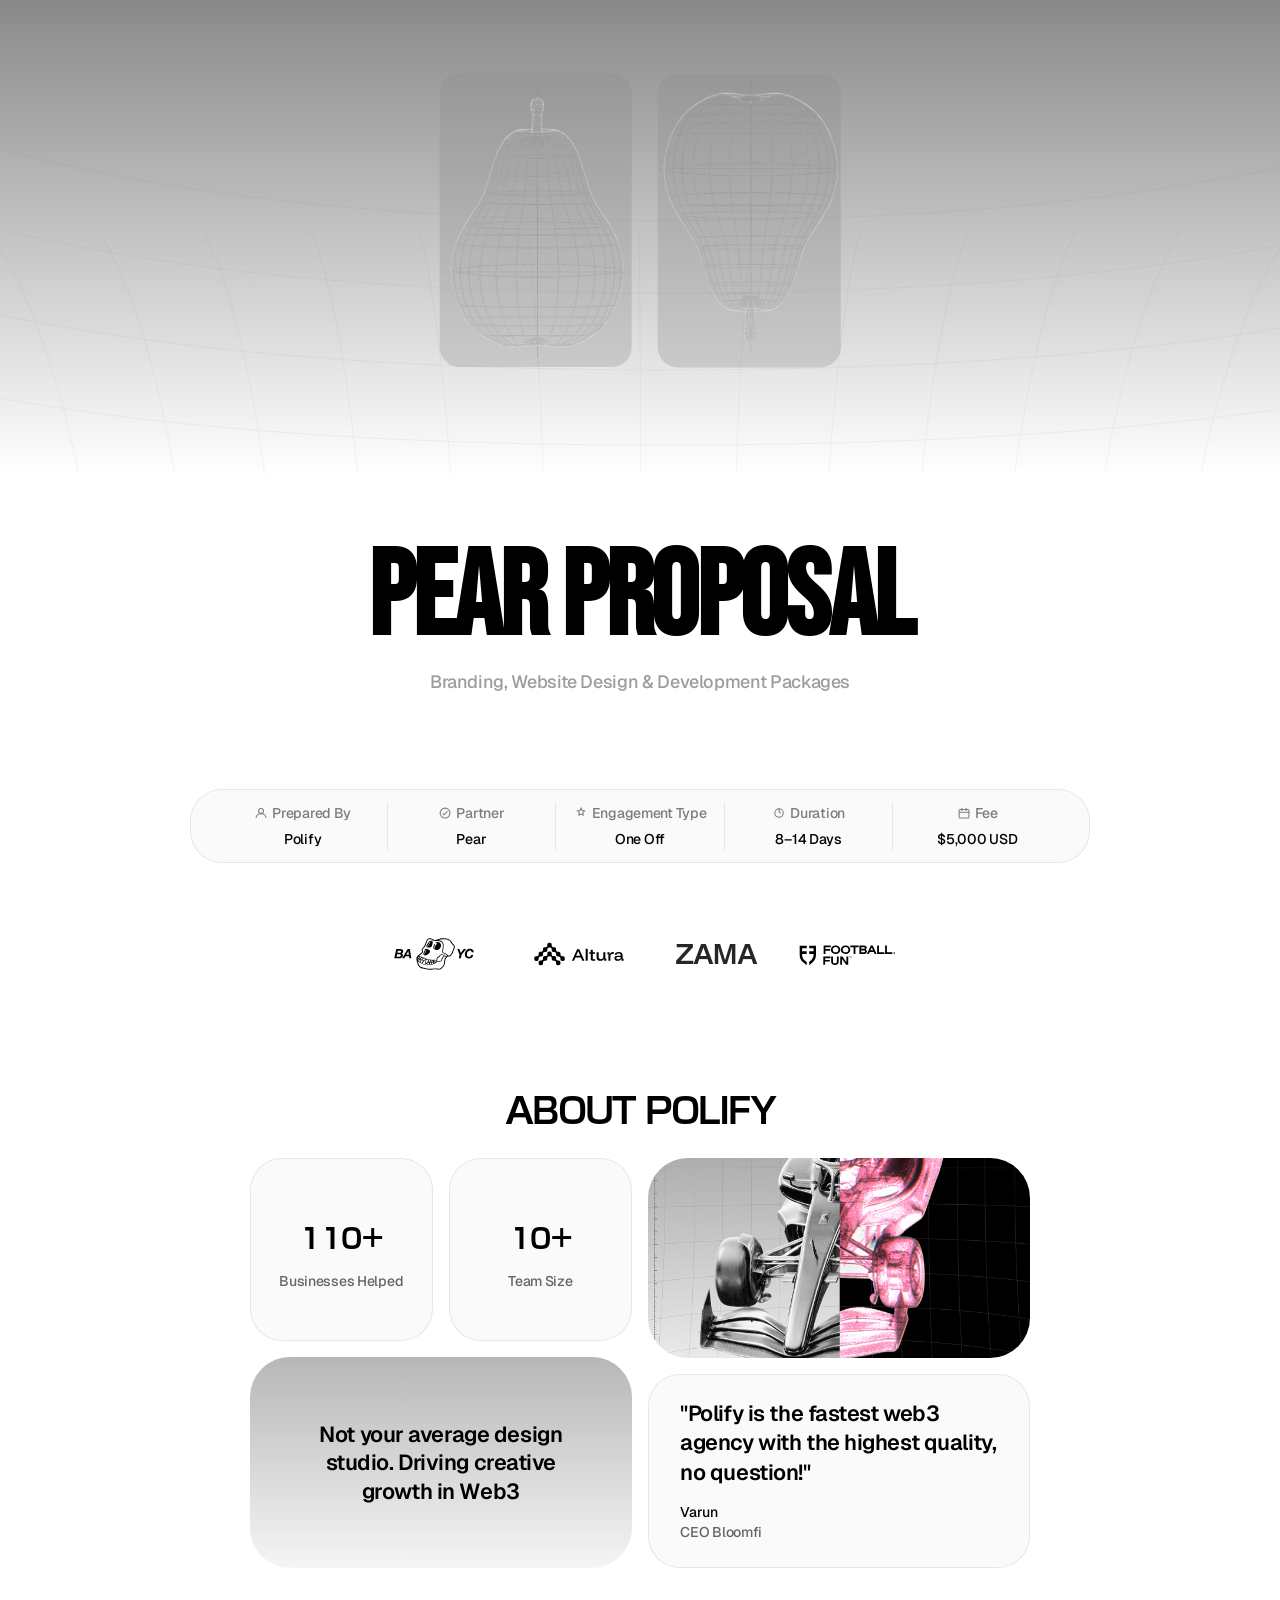
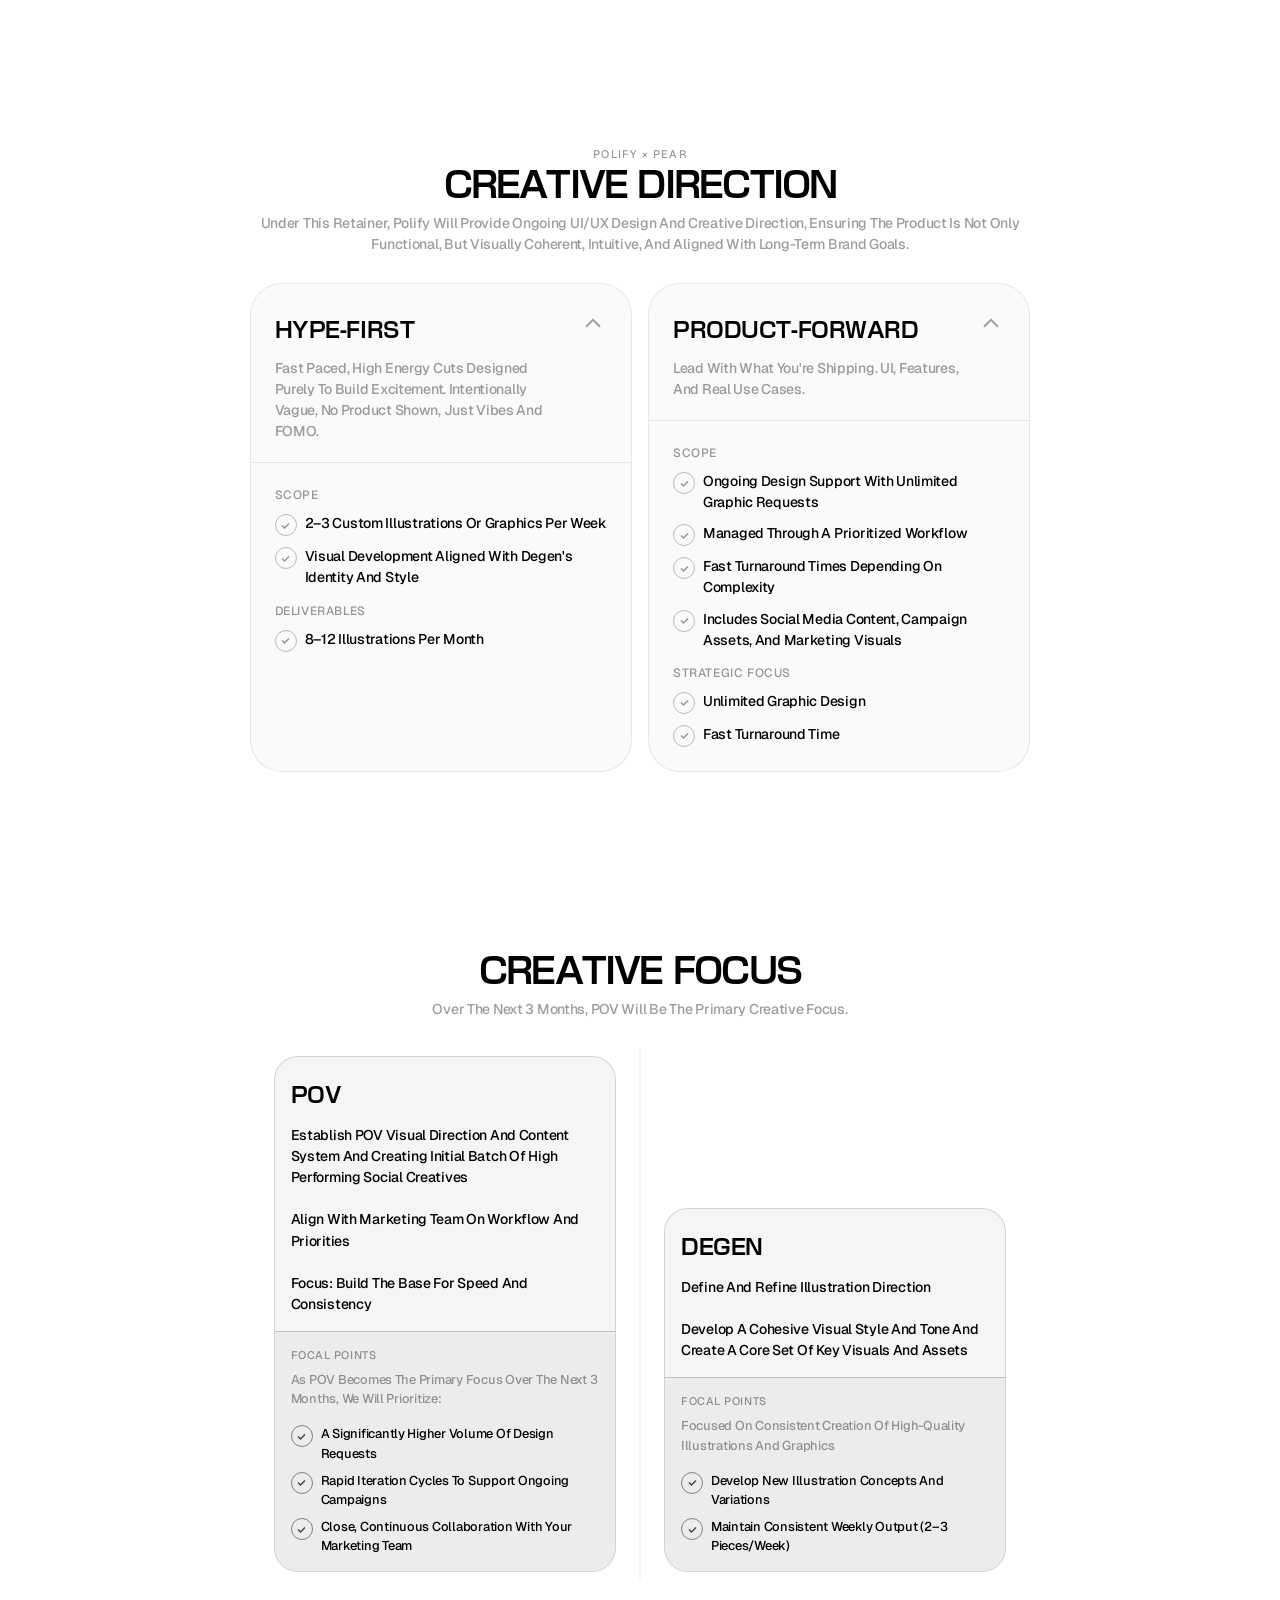
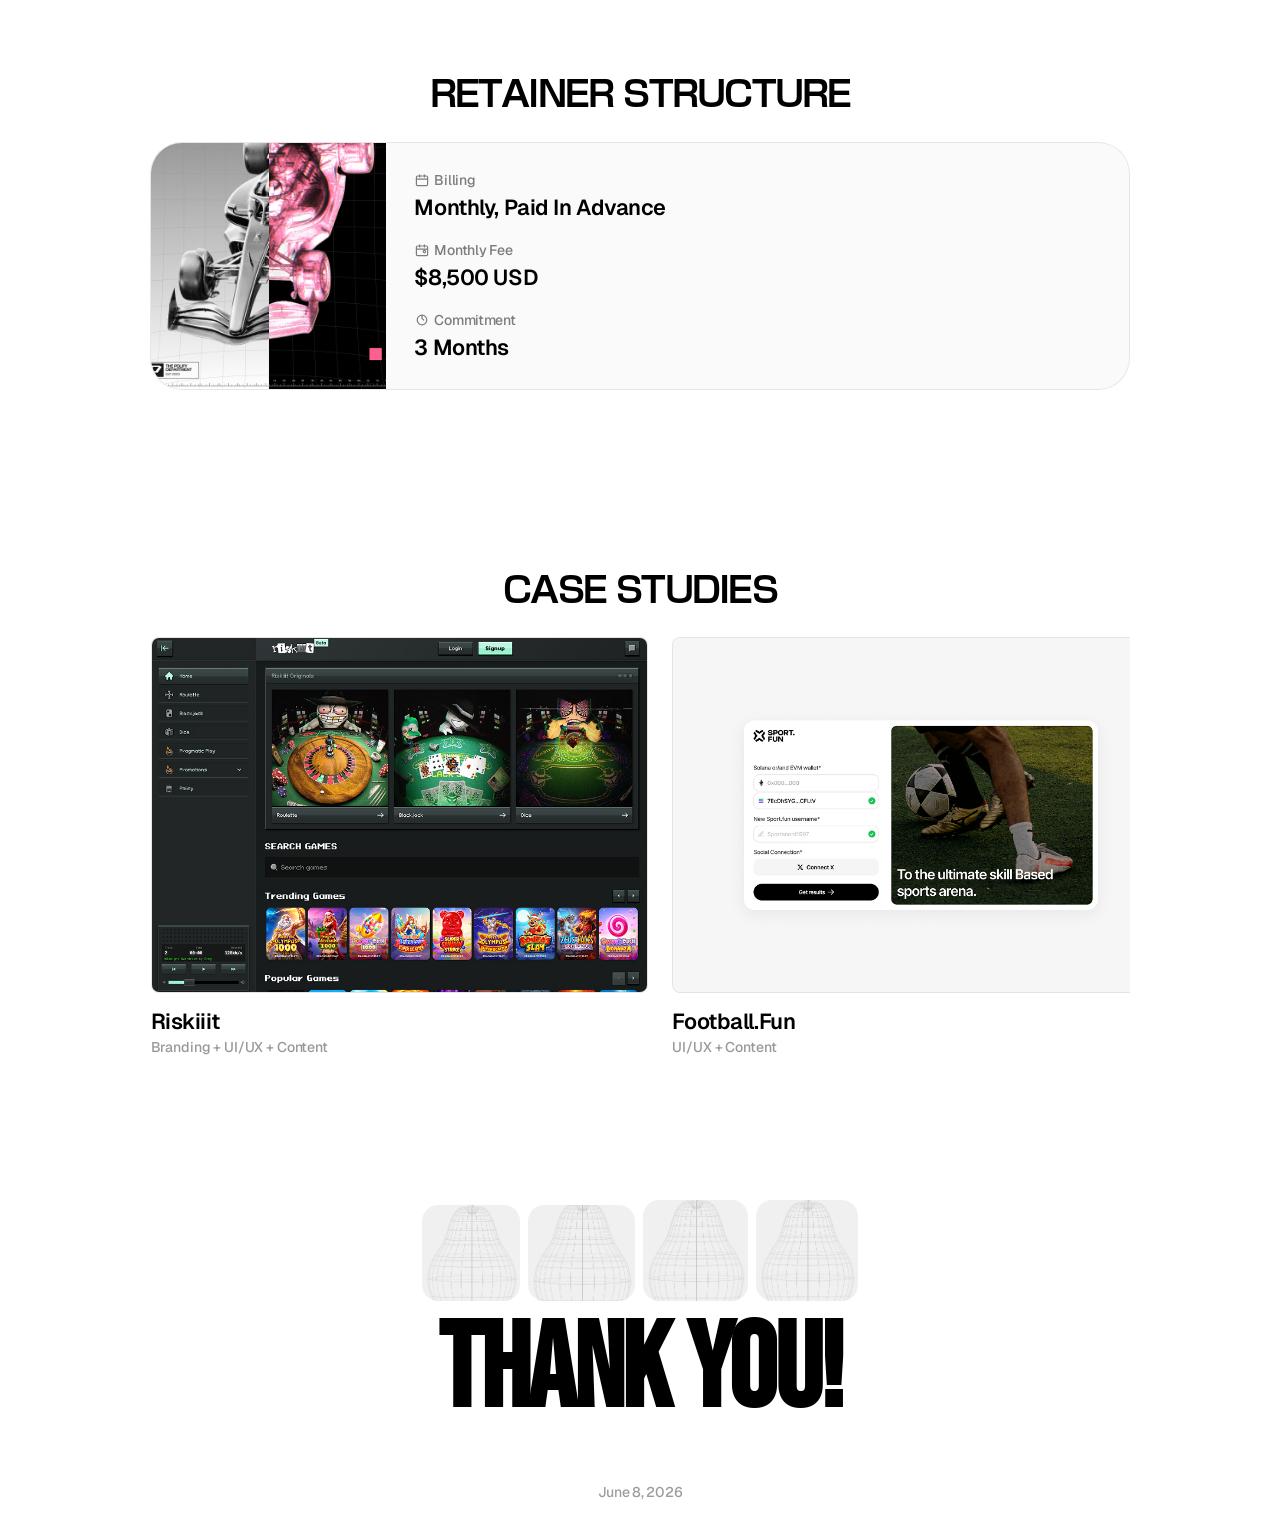
==== commit 2a9477db: "swap localhost assets for local images + inline SVG icons" ====
--- a/index.html
+++ b/index.html
@@ -917,14 +917,14 @@
 ══════════════════════════════════════════════ -->
 <section class="hero" aria-hidden="true">
   <div class="hero-deco">
-    <img src="http://localhost:3845/assets/8f0d9bfb565b0d4cd94491579b43bc29473726e8.svg" alt="">
+    <img src="Images/Vector.svg" alt="">
   </div>
   <div class="hero-images">
     <div class="hero-img hero-img--left">
-      <img src="http://localhost:3845/assets/e090a32c25ce4ee19baacd44f1cc2fa253188a38.png" alt="">
+      <img src="Images/Gemini_Generated_Image_85whlm85whlm85wh 1.png" alt="">
     </div>
     <div class="hero-img hero-img--right">
-      <img src="http://localhost:3845/assets/e090a32c25ce4ee19baacd44f1cc2fa253188a38.png" alt="">
+      <img src="Images/Gemini_Generated_Image_85whlm85whlm85wh 1.png" alt="">
     </div>
   </div>
 </section>
@@ -947,7 +947,7 @@
         <div class="stats-bar">
           <div class="stats-item">
             <div class="stats-label">
-              <img class="stats-icon" src="http://localhost:3845/assets/ee64175c76f9cef7a17e457f6f2a72dbc69331fa.svg" alt="" aria-hidden="true">
+              <svg class="stats-icon" viewBox="0 0 20 20" fill="none" stroke="currentColor" stroke-width="1.5" aria-hidden="true"><circle cx="10" cy="7" r="3.5"/><path d="M3 17c0-3.314 3.134-6 7-6s7 2.686 7 6"/></svg>
               Prepared by
             </div>
             <div class="stats-value">Polify</div>
@@ -955,7 +955,7 @@
           <div class="stats-sep" aria-hidden="true"></div>
           <div class="stats-item">
             <div class="stats-label">
-              <img class="stats-icon" src="http://localhost:3845/assets/a5525229cf40ed6217095a03342f68a4d9541443.svg" alt="" aria-hidden="true">
+              <svg class="stats-icon" viewBox="0 0 20 20" fill="none" stroke="currentColor" stroke-width="1.5" aria-hidden="true"><path d="M6.5 10.5l2 2 5-5M3 10a7 7 0 1014 0A7 7 0 003 10z"/></svg>
               Partner
             </div>
             <div class="stats-value">Pear</div>
@@ -963,7 +963,7 @@
           <div class="stats-sep" aria-hidden="true"></div>
           <div class="stats-item">
             <div class="stats-label">
-              <img class="stats-icon" src="http://localhost:3845/assets/781d34cb0ad0cec8a3e81da269fbbdbaa7db030c.svg" alt="" aria-hidden="true">
+              <svg class="stats-icon" viewBox="0 0 20 20" fill="none" stroke="currentColor" stroke-width="1.5" aria-hidden="true"><path d="M10 3l1.5 3.5L15 7l-2.5 2.5.5 3.5L10 11.5 7 13l.5-3.5L5 7l3.5-.5z"/></svg>
               Engagement Type
             </div>
             <div class="stats-value">One off</div>
@@ -971,7 +971,7 @@
           <div class="stats-sep" aria-hidden="true"></div>
           <div class="stats-item">
             <div class="stats-label">
-              <img class="stats-icon" src="http://localhost:3845/assets/fd65436a768a77767d0a12a74a46b336bc6b8791.svg" alt="" aria-hidden="true">
+              <svg class="stats-icon" viewBox="0 0 20 20" fill="none" stroke="currentColor" stroke-width="1.5" aria-hidden="true"><path d="M10 4v4l2.5 2.5M10 4a6 6 0 100 12A6 6 0 0010 4z"/></svg>
               Duration
             </div>
             <div class="stats-value">8–14 days</div>
@@ -979,7 +979,7 @@
           <div class="stats-sep" aria-hidden="true"></div>
           <div class="stats-item">
             <div class="stats-label">
-              <img class="stats-icon" src="http://localhost:3845/assets/ade1d7379f9e9dc3b9a829fc38c99c24560b05ef.svg" alt="" aria-hidden="true">
+              <svg class="stats-icon" viewBox="0 0 20 20" fill="none" stroke="currentColor" stroke-width="1.5" aria-hidden="true"><rect x="3" y="5" width="14" height="12" rx="1.5"/><path d="M3 9h14M7 3v4M13 3v4"/></svg>
               Fee
             </div>
             <div class="stats-value">$5,000 USD</div>
@@ -993,16 +993,16 @@
       <div class="glass glass--shadow-lg pad-logos">
         <div class="logos-row">
           <div class="logo-item">
-            <img src="http://localhost:3845/assets/b96708f9dc1e810003913f9914aaede3e74c9402.svg" alt="Logo">
+            <img src="Images/Logos/1.svg" alt="Logo">
           </div>
           <div class="logo-item">
-            <img src="http://localhost:3845/assets/66ead33023f874e488ca0c5d40072292ed5fddfc.svg" alt="Logo">
+            <img src="Images/Logos/2.svg" alt="Logo">
           </div>
           <div class="logo-item" style="font-family:var(--font-heading);font-size:clamp(16px,2vw,28px);font-weight:600;letter-spacing:-0.03em;text-transform:uppercase;opacity:0.85;">
             ZAMA
           </div>
           <div class="logo-item">
-            <img src="http://localhost:3845/assets/1eb92764891746f953e4dea126e6e326451cb01f.svg" alt="Logo">
+            <img src="Images/Logos/4.svg" alt="Logo">
           </div>
         </div>
       </div>
@@ -1034,7 +1034,7 @@
           <!-- Right -->
           <div class="about-col">
             <div class="photo-card" style="min-height: 200px;">
-              <img src="http://localhost:3845/assets/2e1904f334552208d229e047b1e2cf23370e59d0.png" alt="Polify work">
+              <img src="Images/polifyposter.png" alt="Polify work">
             </div>
             <div class="quote-card">
               <div class="quote-inner">
@@ -1246,27 +1246,27 @@
       </div>
       <div class="retainer-card">
         <div class="retainer-img-wrap">
-          <img src="http://localhost:3845/assets/378b767d8d6159e213d626381067b604196a5bb5.png" alt="">
+          <img src="Images/polifyposter.png" alt="">
         </div>
         <div class="retainer-content">
           <div class="retainer-info">
             <div class="retainer-item">
               <div class="retainer-label">
-                <img src="http://localhost:3845/assets/2493611f2c5b3f6c3979867c75cb4834a4673d49.svg" alt="" aria-hidden="true">
+                <svg style="width:16px;height:16px;flex-shrink:0" viewBox="0 0 20 20" fill="none" stroke="currentColor" stroke-width="1.5" aria-hidden="true"><rect x="3" y="5" width="14" height="12" rx="1.5"/><path d="M3 9h14M7 3v4M13 3v4"/></svg>
                 Billing
               </div>
               <div class="retainer-value">Monthly, paid in advance</div>
             </div>
             <div class="retainer-item">
               <div class="retainer-label">
-                <img src="http://localhost:3845/assets/ade1d7379f9e9dc3b9a829fc38c99c24560b05ef.svg" alt="" aria-hidden="true">
+                <svg style="width:16px;height:16px;flex-shrink:0" viewBox="0 0 20 20" fill="none" stroke="currentColor" stroke-width="1.5" aria-hidden="true"><rect x="3" y="5" width="14" height="12" rx="1.5"/><path d="M3 9h14M7 3v4M13 3v4M13 13.5a1.5 1.5 0 100-3 1.5 1.5 0 000 3z"/></svg>
                 Monthly Fee
               </div>
               <div class="retainer-value">$8,500 USD</div>
             </div>
             <div class="retainer-item">
               <div class="retainer-label">
-                <img src="http://localhost:3845/assets/fd65436a768a77767d0a12a74a46b336bc6b8791.svg" alt="" aria-hidden="true">
+                <svg style="width:16px;height:16px;flex-shrink:0" viewBox="0 0 20 20" fill="none" stroke="currentColor" stroke-width="1.5" aria-hidden="true"><path d="M10 4v4l2.5 2.5M10 4a6 6 0 100 12A6 6 0 0010 4z"/></svg>
                 Commitment
               </div>
               <div class="retainer-value">3 months</div>
@@ -1286,7 +1286,7 @@
           <div class="case-scroll">
             <div class="case-card">
               <div class="case-img">
-                <img src="http://localhost:3845/assets/2e3b9fd9c39e92bebfd22047756d2fa85f7fd34e.png" alt="Riskiiit case study">
+                <img src="Images/Cases/Riskiiit.jpg" alt="Riskiiit case study">
               </div>
               <div>
                 <div class="case-title">Riskiiit</div>
@@ -1295,7 +1295,7 @@
             </div>
             <div class="case-card">
               <div class="case-img">
-                <img src="http://localhost:3845/assets/594caaa45da6c39771745861ad65ac6288fd5615.png" alt="Football.fun case study">
+                <img src="Images/Cases/FDF.jpg" alt="Football.fun case study">
               </div>
               <div>
                 <div class="case-title">Football.fun</div>
@@ -1304,7 +1304,7 @@
             </div>
             <div class="case-card">
               <div class="case-img">
-                <img src="http://localhost:3845/assets/4b2629929ac94bcfb28eb0694ec75d1cb61e8af4.png" alt="Sandbox (Corners) case study">
+                <img src="Images/Cases/Corner.jpg" alt="Sandbox (Corners) case study">
               </div>
               <div>
                 <div class="case-title">Sandbox (Corners)</div>
@@ -1313,7 +1313,7 @@
             </div>
             <div class="case-card">
               <div class="case-img">
-                <img src="http://localhost:3845/assets/4c0131d269defa6de8f6491df661e6c60caf5eb2.png" alt="Blixt case study">
+                <img src="Images/Cases/Blixt.jpg" alt="Blixt case study">
               </div>
               <div>
                 <div class="case-title">Blixt</div>
@@ -1330,16 +1330,16 @@
       <div class="glass pad-ty thank-you">
         <div class="ty-images" aria-hidden="true">
           <div class="ty-img" style="width:clamp(60px,7.7vw,111px);height:clamp(56px,7.5vw,108px)">
-            <img src="http://localhost:3845/assets/fa527607a31a21a185c0075aaef57c515115b7a7.png" alt="">
+            <img src="Images/Gemini_Generated_Image_85whlm85whlm85wh 1.png" alt="">
           </div>
           <div class="ty-img" style="width:clamp(64px,8.3vw,119px);height:clamp(56px,7.5vw,108px)">
-            <img src="http://localhost:3845/assets/fa527607a31a21a185c0075aaef57c515115b7a7.png" alt="">
+            <img src="Images/Gemini_Generated_Image_85whlm85whlm85wh 1.png" alt="">
           </div>
           <div class="ty-img" style="width:clamp(63px,8.2vw,118px);height:clamp(59px,7.9vw,114px)">
-            <img src="http://localhost:3845/assets/fa527607a31a21a185c0075aaef57c515115b7a7.png" alt="">
+            <img src="Images/Gemini_Generated_Image_85whlm85whlm85wh 1.png" alt="">
           </div>
           <div class="ty-img" style="width:clamp(62px,8vw,115px);height:clamp(59px,7.9vw,114px)">
-            <img src="http://localhost:3845/assets/fa527607a31a21a185c0075aaef57c515115b7a7.png" alt="">
+            <img src="Images/Gemini_Generated_Image_85whlm85whlm85wh 1.png" alt="">
           </div>
         </div>
         <h2 class="ty-title">Thank you!</h2>
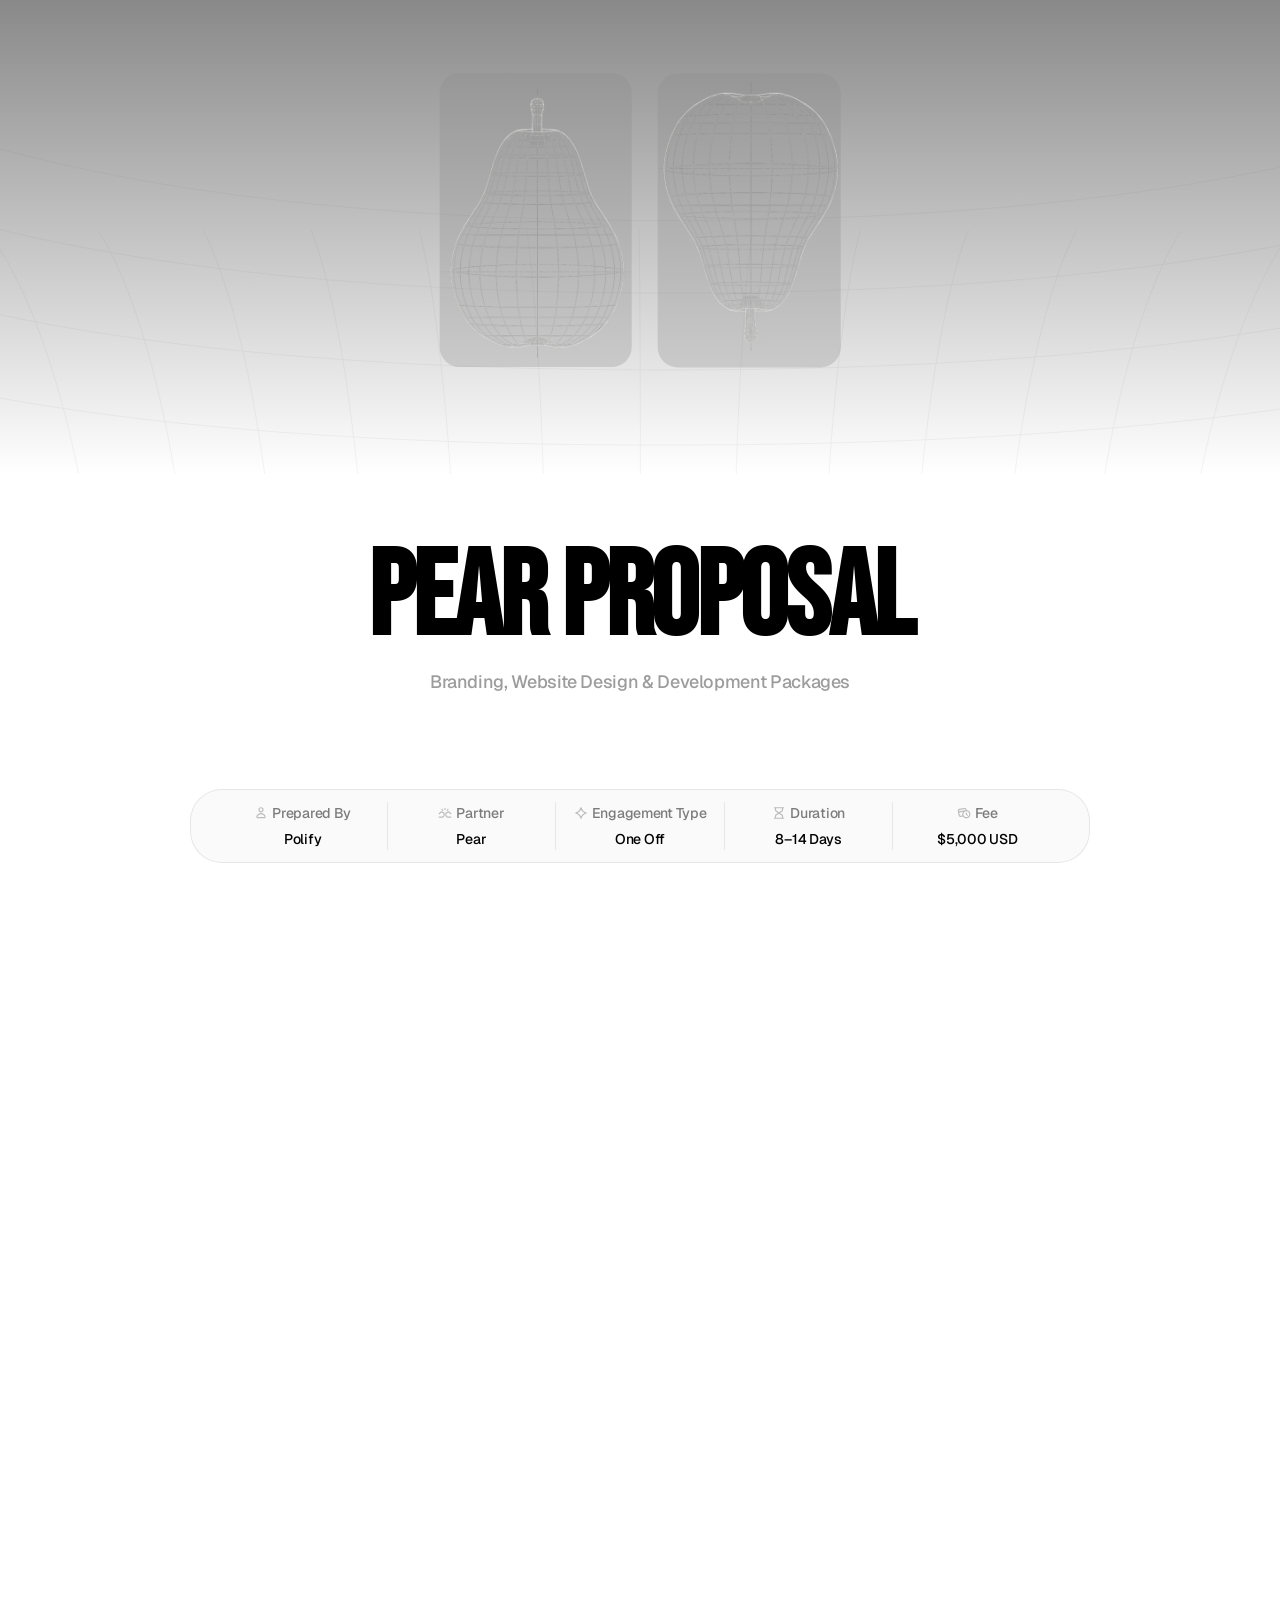
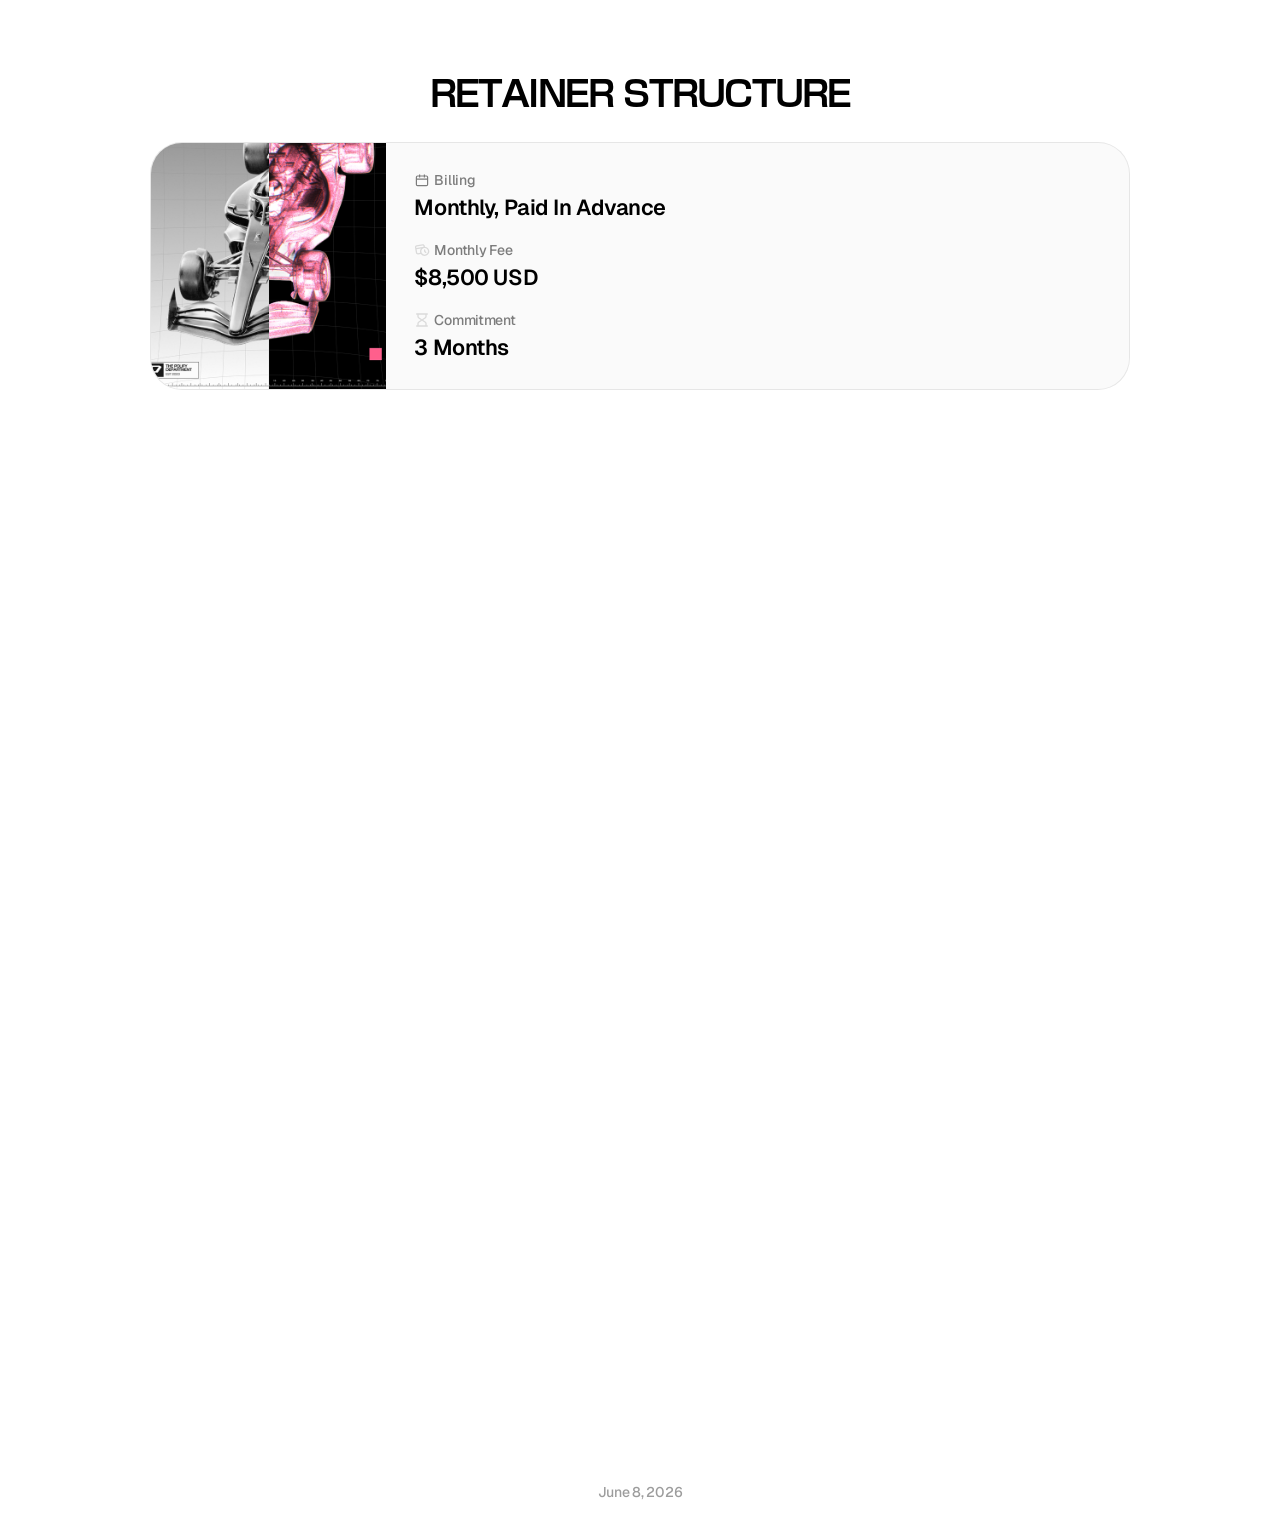
==== commit 6ec17495: "use local icon SVGs for stats bar and retainer" ====
--- a/index.html
+++ b/index.html
@@ -947,7 +947,7 @@
         <div class="stats-bar">
           <div class="stats-item">
             <div class="stats-label">
-              <svg class="stats-icon" viewBox="0 0 20 20" fill="none" stroke="currentColor" stroke-width="1.5" aria-hidden="true"><circle cx="10" cy="7" r="3.5"/><path d="M3 17c0-3.314 3.134-6 7-6s7 2.686 7 6"/></svg>
+              <img class="stats-icon" src="Images/Icons/people, user, person, avatar.svg" alt="" aria-hidden="true">
               Prepared by
             </div>
             <div class="stats-value">Polify</div>
@@ -955,7 +955,7 @@
           <div class="stats-sep" aria-hidden="true"></div>
           <div class="stats-item">
             <div class="stats-label">
-              <svg class="stats-icon" viewBox="0 0 20 20" fill="none" stroke="currentColor" stroke-width="1.5" aria-hidden="true"><path d="M6.5 10.5l2 2 5-5M3 10a7 7 0 1014 0A7 7 0 003 10z"/></svg>
+              <img class="stats-icon" src="Images/Icons/fistbump, boom, hands, friends.svg" alt="" aria-hidden="true">
               Partner
             </div>
             <div class="stats-value">Pear</div>
@@ -963,7 +963,7 @@
           <div class="stats-sep" aria-hidden="true"></div>
           <div class="stats-item">
             <div class="stats-label">
-              <svg class="stats-icon" viewBox="0 0 20 20" fill="none" stroke="currentColor" stroke-width="1.5" aria-hidden="true"><path d="M10 3l1.5 3.5L15 7l-2.5 2.5.5 3.5L10 11.5 7 13l.5-3.5L5 7l3.5-.5z"/></svg>
+              <img class="stats-icon" src="Images/Icons/sparkle-2, star, magic, ai.svg" alt="" aria-hidden="true">
               Engagement Type
             </div>
             <div class="stats-value">One off</div>
@@ -971,7 +971,7 @@
           <div class="stats-sep" aria-hidden="true"></div>
           <div class="stats-item">
             <div class="stats-label">
-              <svg class="stats-icon" viewBox="0 0 20 20" fill="none" stroke="currentColor" stroke-width="1.5" aria-hidden="true"><path d="M10 4v4l2.5 2.5M10 4a6 6 0 100 12A6 6 0 0010 4z"/></svg>
+              <img class="stats-icon" src="Images/Icons/hourglass.svg" alt="" aria-hidden="true">
               Duration
             </div>
             <div class="stats-value">8–14 days</div>
@@ -979,7 +979,7 @@
           <div class="stats-sep" aria-hidden="true"></div>
           <div class="stats-item">
             <div class="stats-label">
-              <svg class="stats-icon" viewBox="0 0 20 20" fill="none" stroke="currentColor" stroke-width="1.5" aria-hidden="true"><rect x="3" y="5" width="14" height="12" rx="1.5"/><path d="M3 9h14M7 3v4M13 3v4"/></svg>
+              <img class="stats-icon" src="Images/Icons/calendar-clock, date-time.svg" alt="" aria-hidden="true">
               Fee
             </div>
             <div class="stats-value">$5,000 USD</div>
@@ -1259,14 +1259,14 @@
             </div>
             <div class="retainer-item">
               <div class="retainer-label">
-                <svg style="width:16px;height:16px;flex-shrink:0" viewBox="0 0 20 20" fill="none" stroke="currentColor" stroke-width="1.5" aria-hidden="true"><rect x="3" y="5" width="14" height="12" rx="1.5"/><path d="M3 9h14M7 3v4M13 3v4M13 13.5a1.5 1.5 0 100-3 1.5 1.5 0 000 3z"/></svg>
+                <img src="Images/Icons/calendar-clock, date-time.svg" style="width:16px;height:16px;flex-shrink:0;opacity:0.5" alt="" aria-hidden="true">
                 Monthly Fee
               </div>
               <div class="retainer-value">$8,500 USD</div>
             </div>
             <div class="retainer-item">
               <div class="retainer-label">
-                <svg style="width:16px;height:16px;flex-shrink:0" viewBox="0 0 20 20" fill="none" stroke="currentColor" stroke-width="1.5" aria-hidden="true"><path d="M10 4v4l2.5 2.5M10 4a6 6 0 100 12A6 6 0 0010 4z"/></svg>
+                <img src="Images/Icons/hourglass.svg" style="width:16px;height:16px;flex-shrink:0;opacity:0.5" alt="" aria-hidden="true">
                 Commitment
               </div>
               <div class="retainer-value">3 months</div>
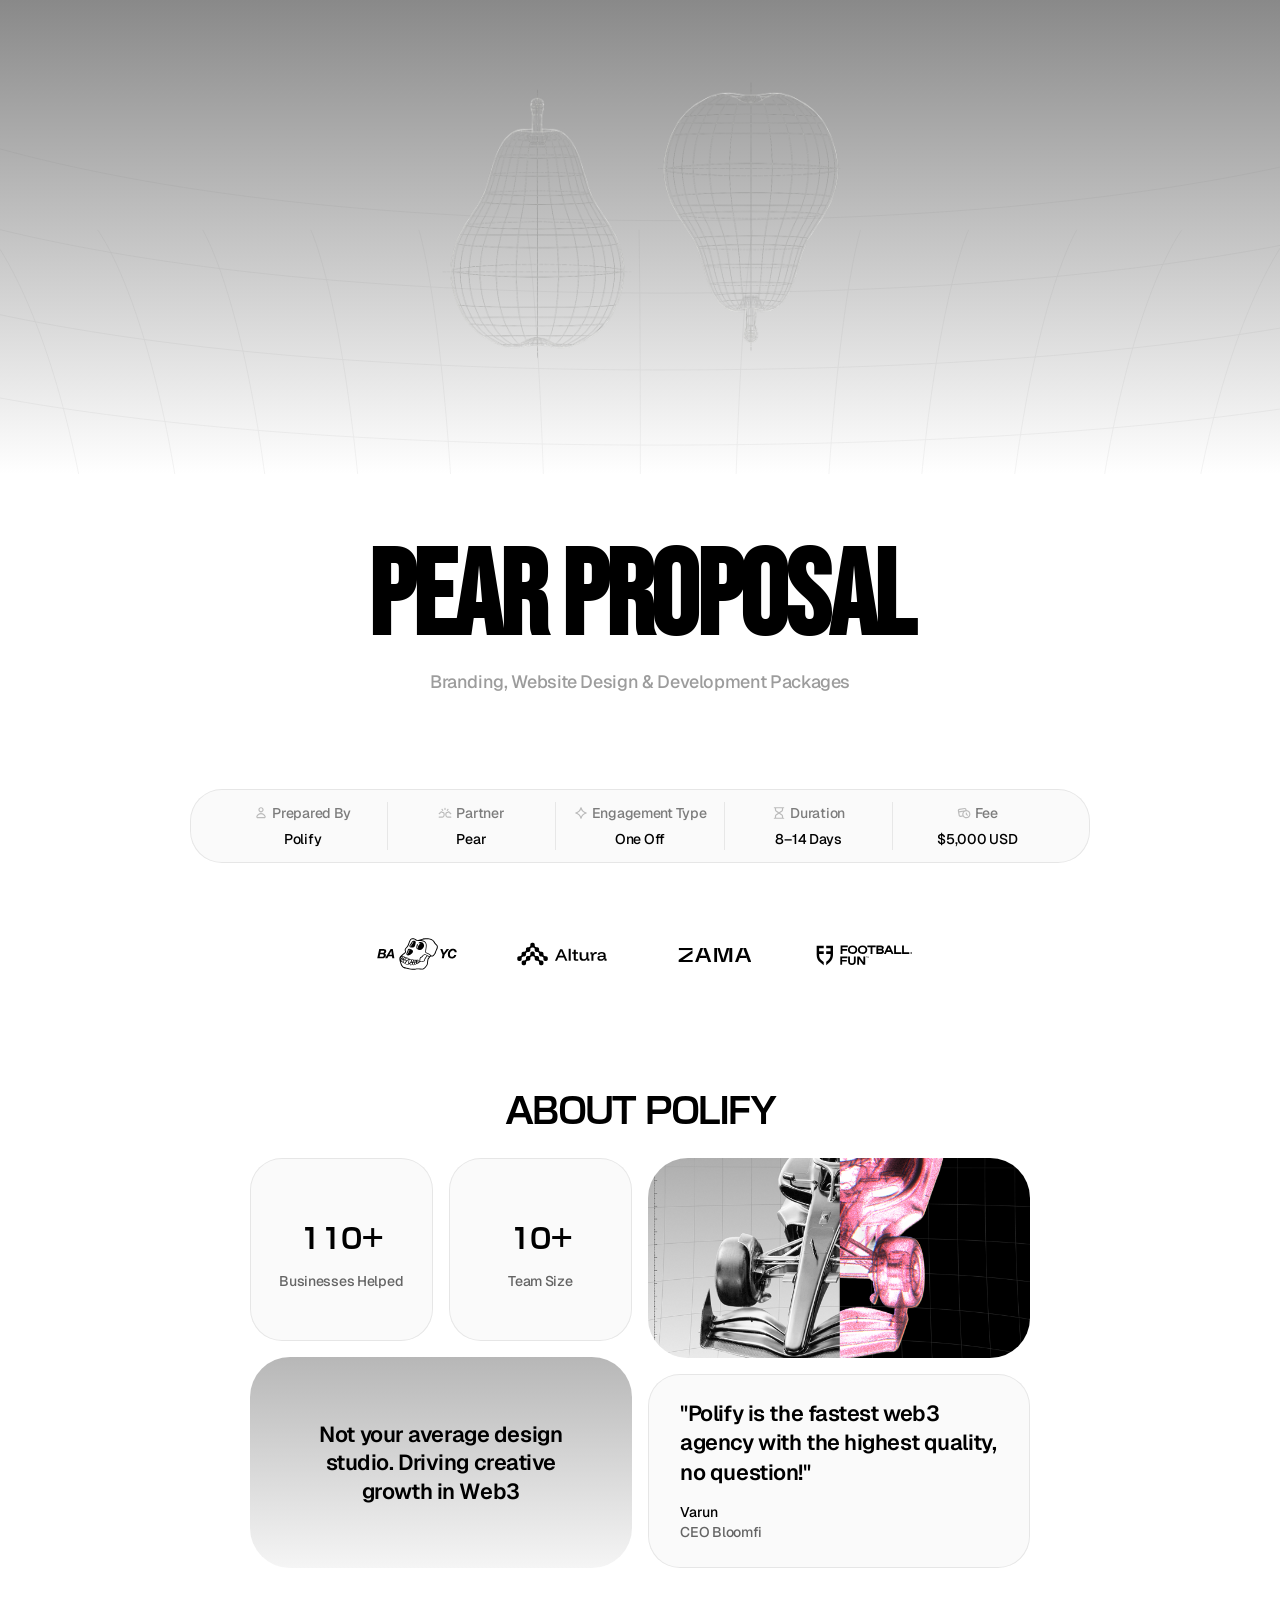
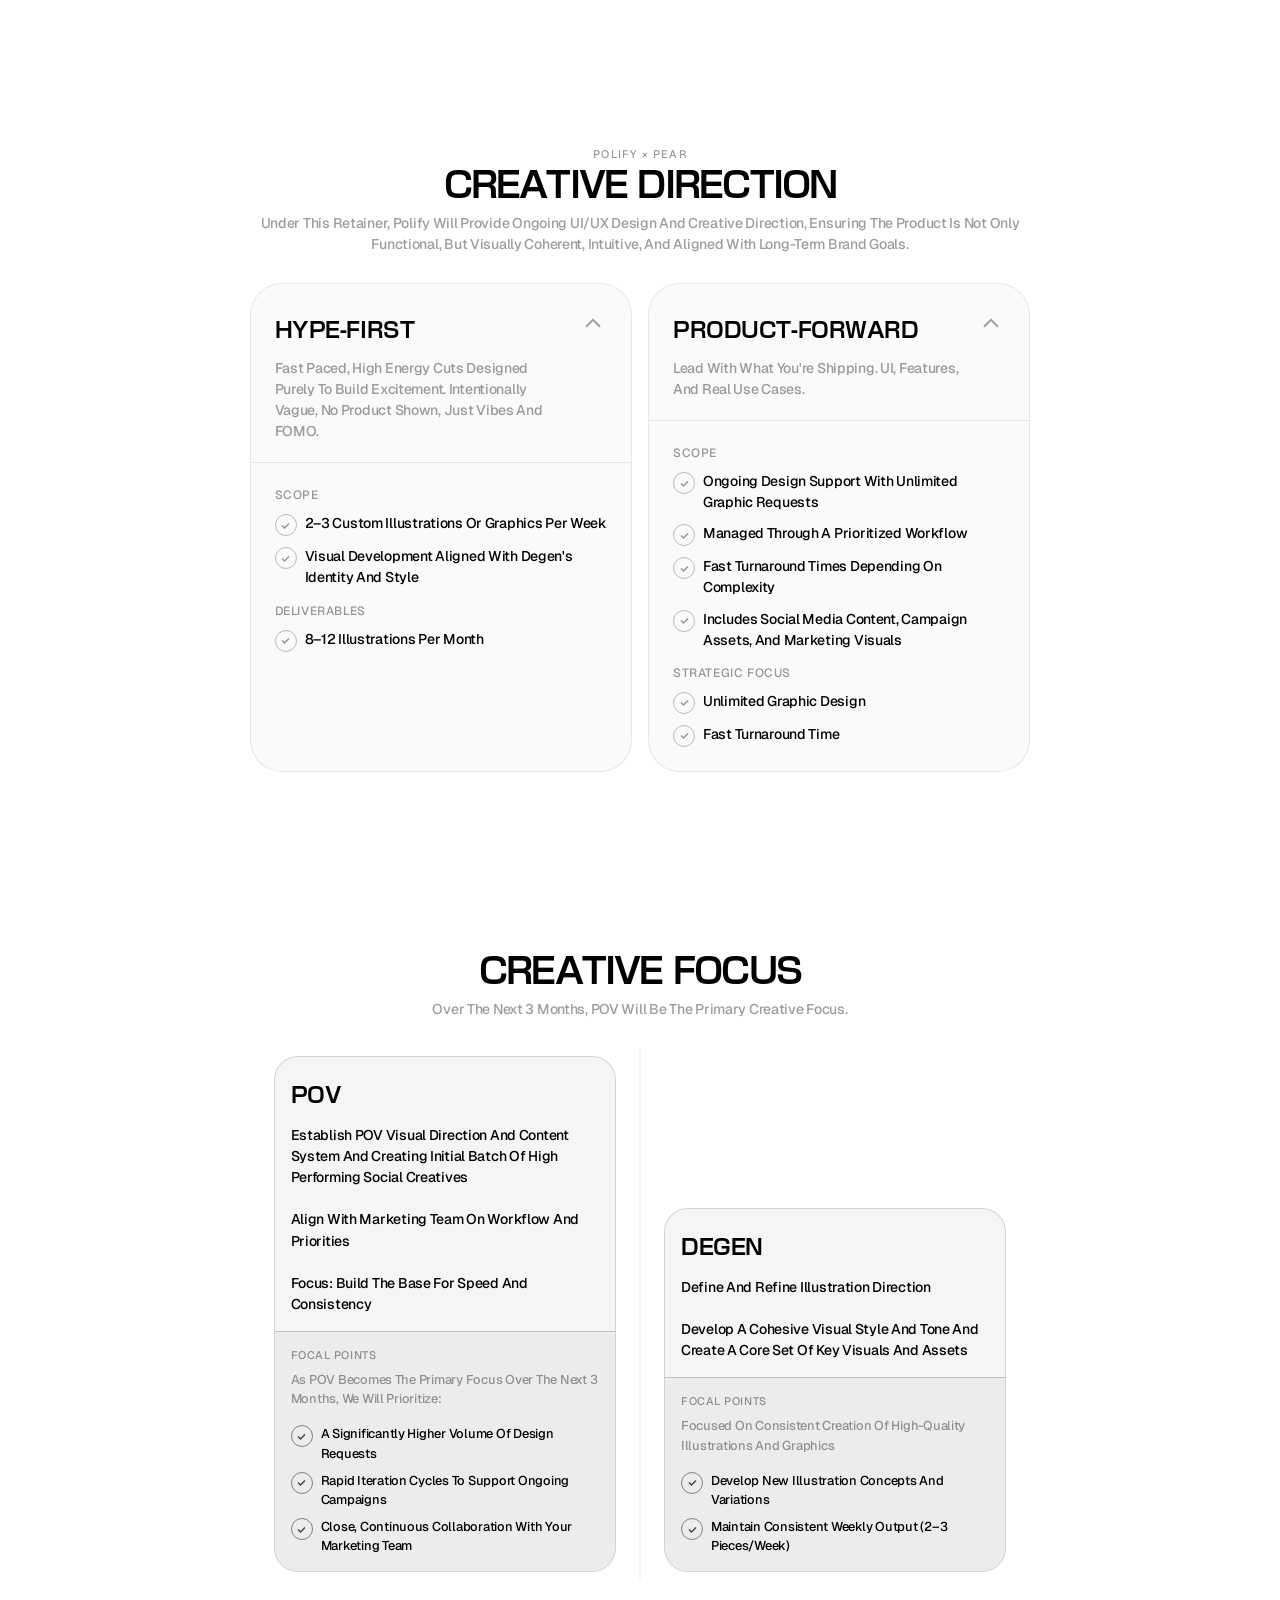
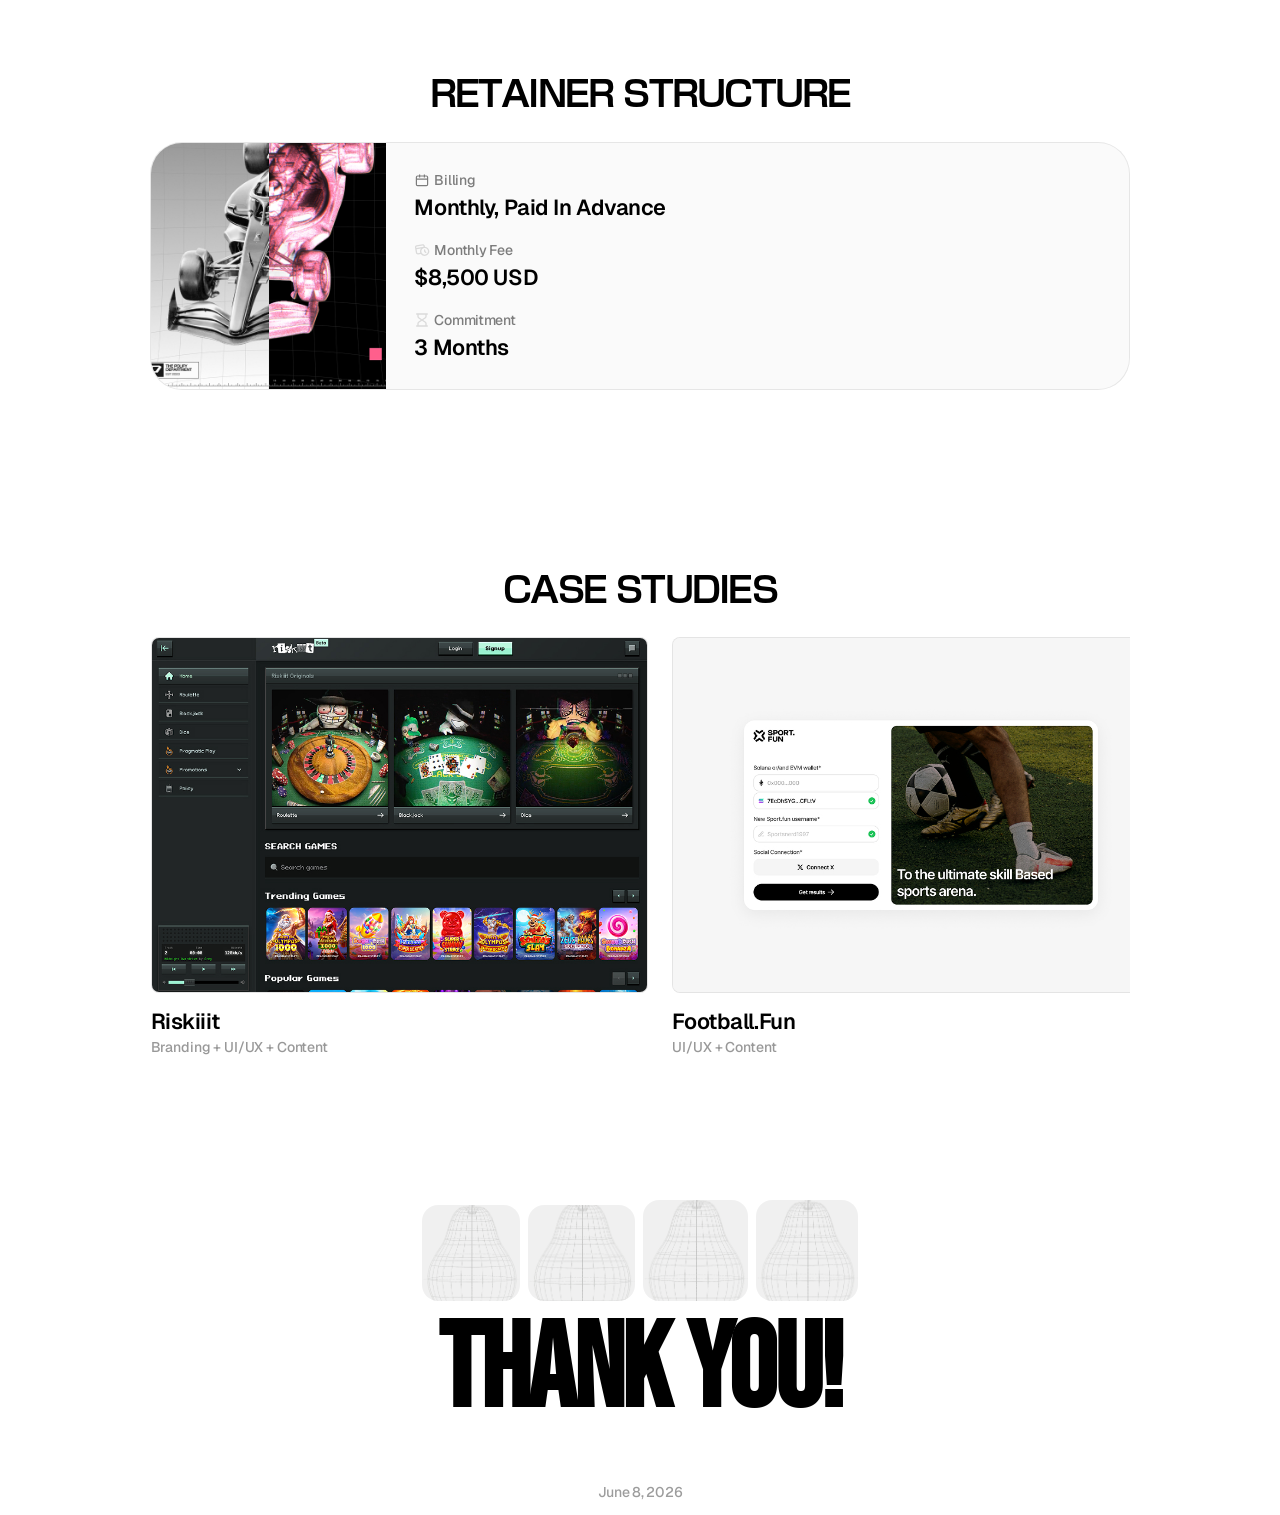
==== commit 718bd687: "plus-lighter blend on hero images, use all 4 client logo SVGs" ====
--- a/index.html
+++ b/index.html
@@ -125,7 +125,7 @@
       border-radius: 20px;
       overflow: hidden;
       flex-shrink: 0;
-      background: rgba(140,140,140,0.3);
+      mix-blend-mode: plus-lighter;
     }
 
     .hero-img img {
@@ -998,8 +998,8 @@
           <div class="logo-item">
             <img src="Images/Logos/2.svg" alt="Logo">
           </div>
-          <div class="logo-item" style="font-family:var(--font-heading);font-size:clamp(16px,2vw,28px);font-weight:600;letter-spacing:-0.03em;text-transform:uppercase;opacity:0.85;">
-            ZAMA
+          <div class="logo-item">
+            <img src="Images/Logos/3.svg" alt="Logo">
           </div>
           <div class="logo-item">
             <img src="Images/Logos/4.svg" alt="Logo">
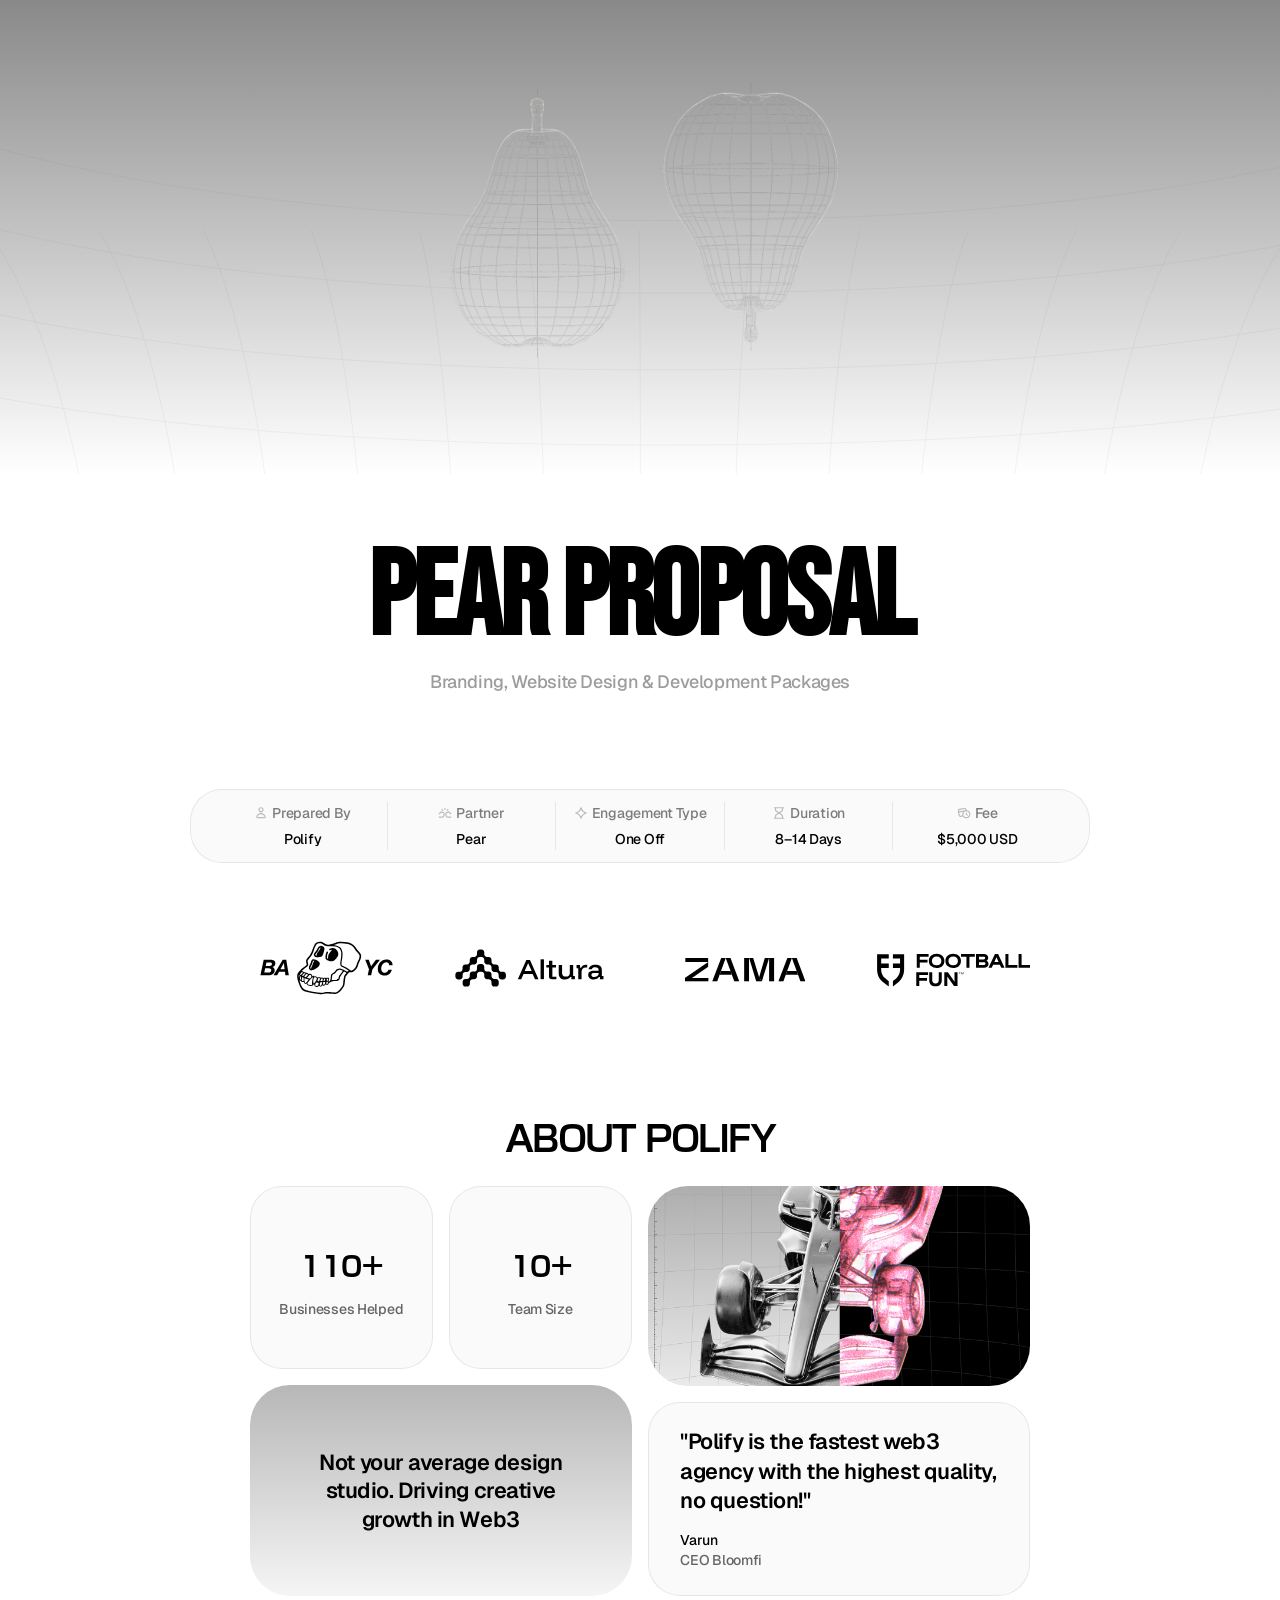
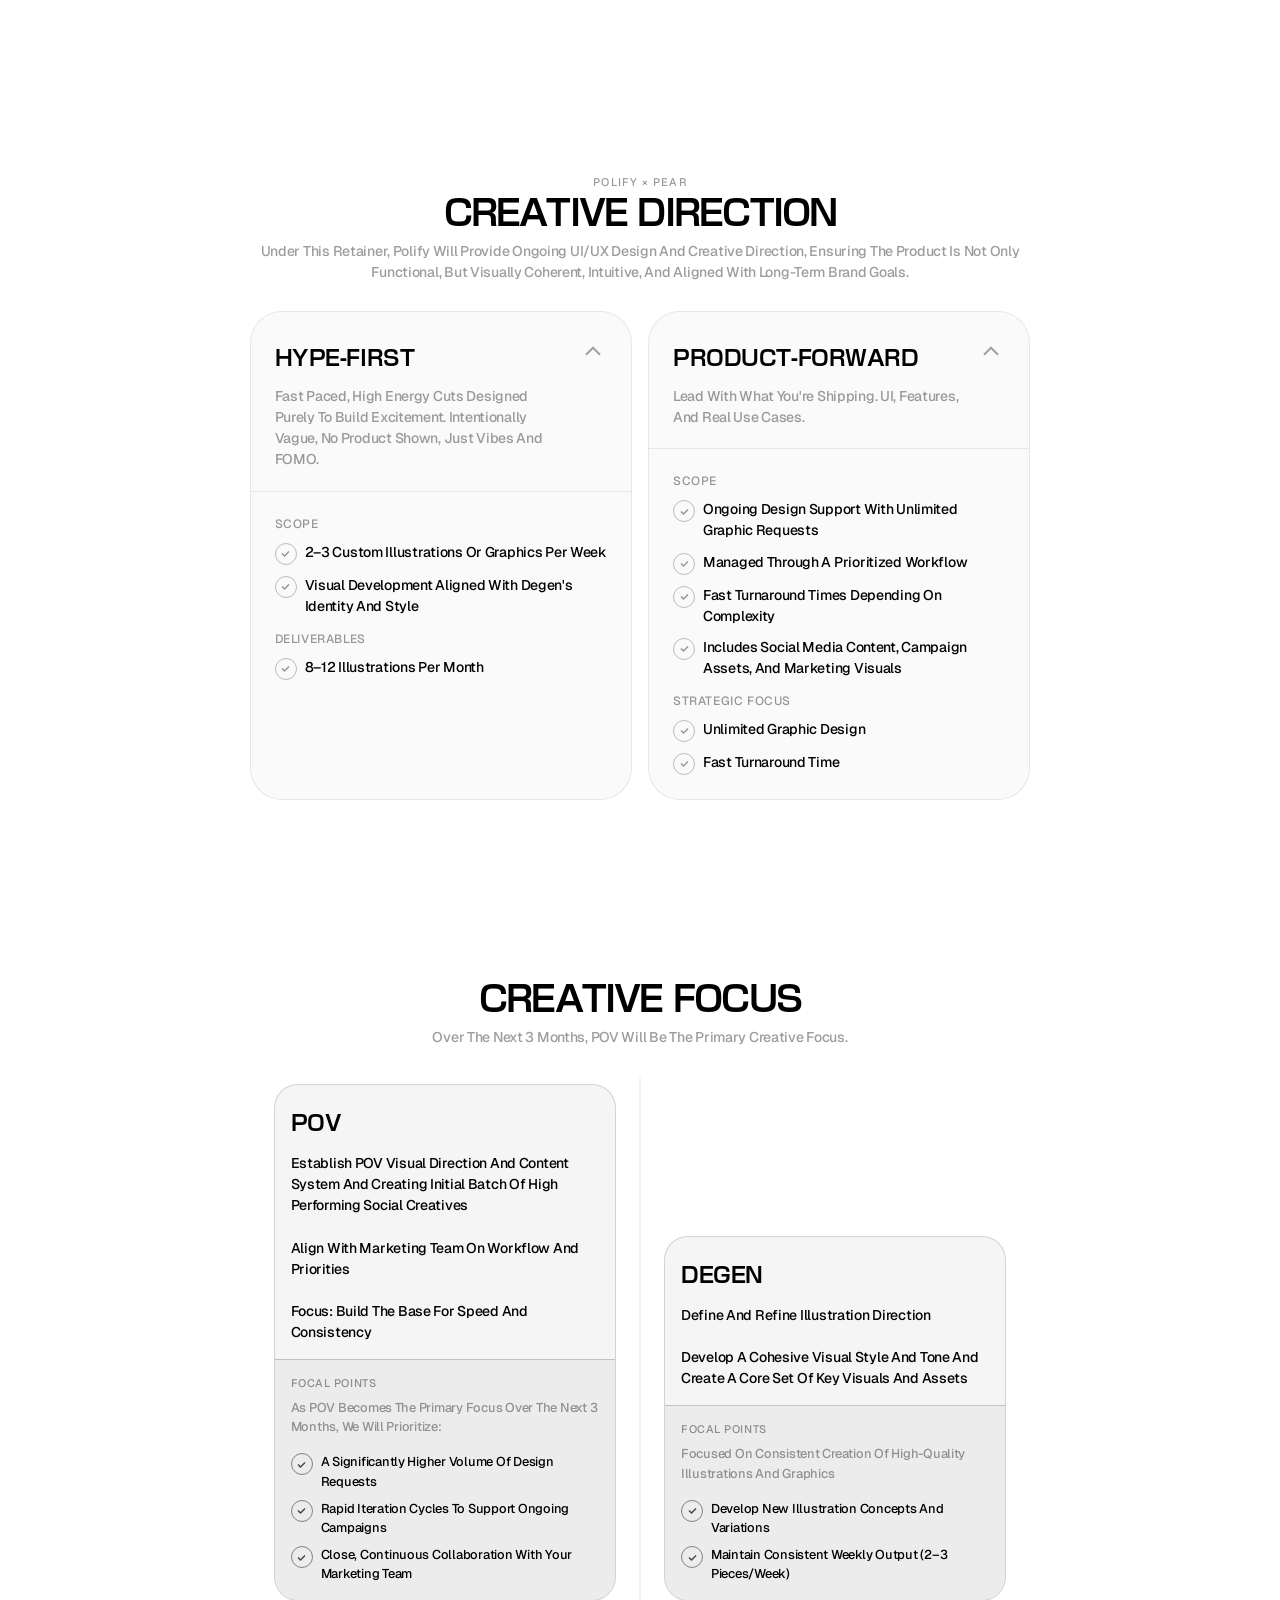
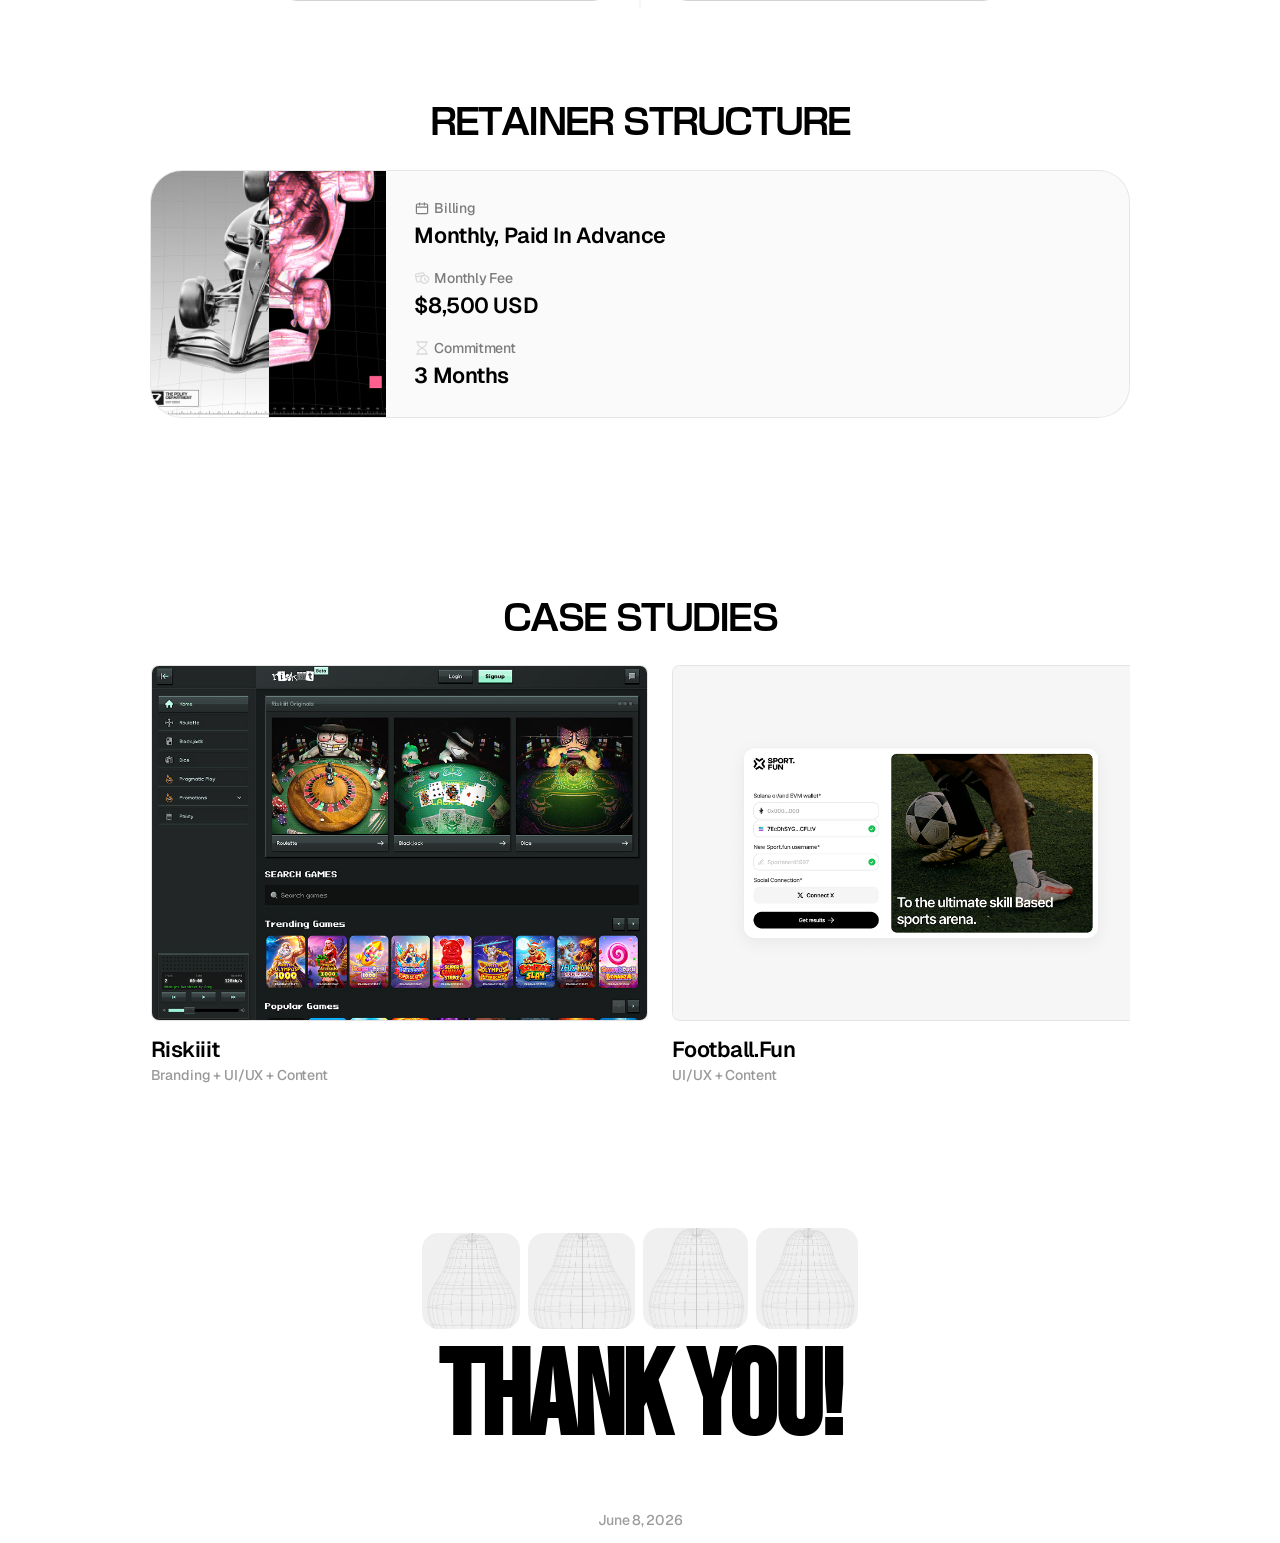
==== commit 8ebfd0ff: "increase logo size" ====
--- a/index.html
+++ b/index.html
@@ -267,7 +267,7 @@
     }
 
     .logo-item {
-      height: clamp(28px, 3.3vw, 48px);
+      height: clamp(40px, 5.5vw, 80px);
       flex-shrink: 1;
       display: flex;
       align-items: center;
@@ -278,7 +278,7 @@
     .logo-item img {
       height: 100%;
       width: auto;
-      max-width: 180px;
+      max-width: 240px;
       object-fit: contain;
       display: block;
       flex-shrink: 1;
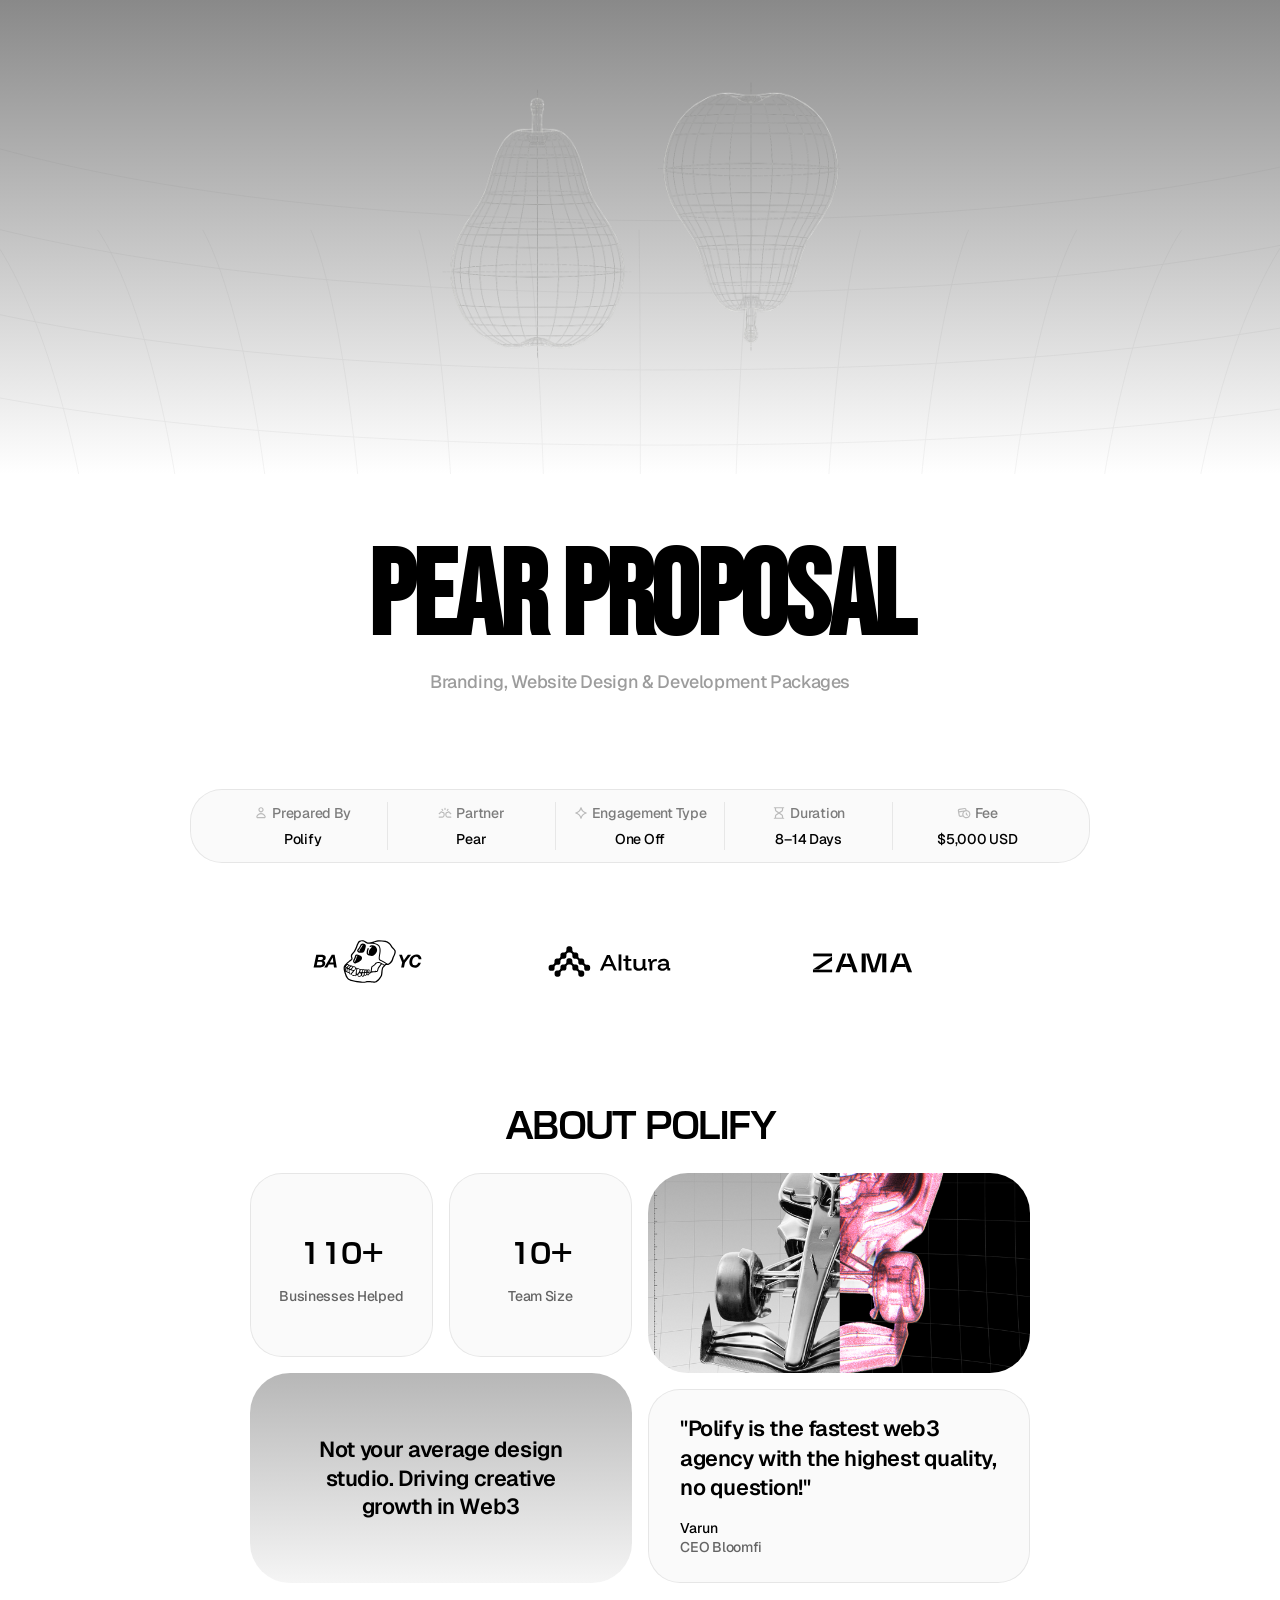
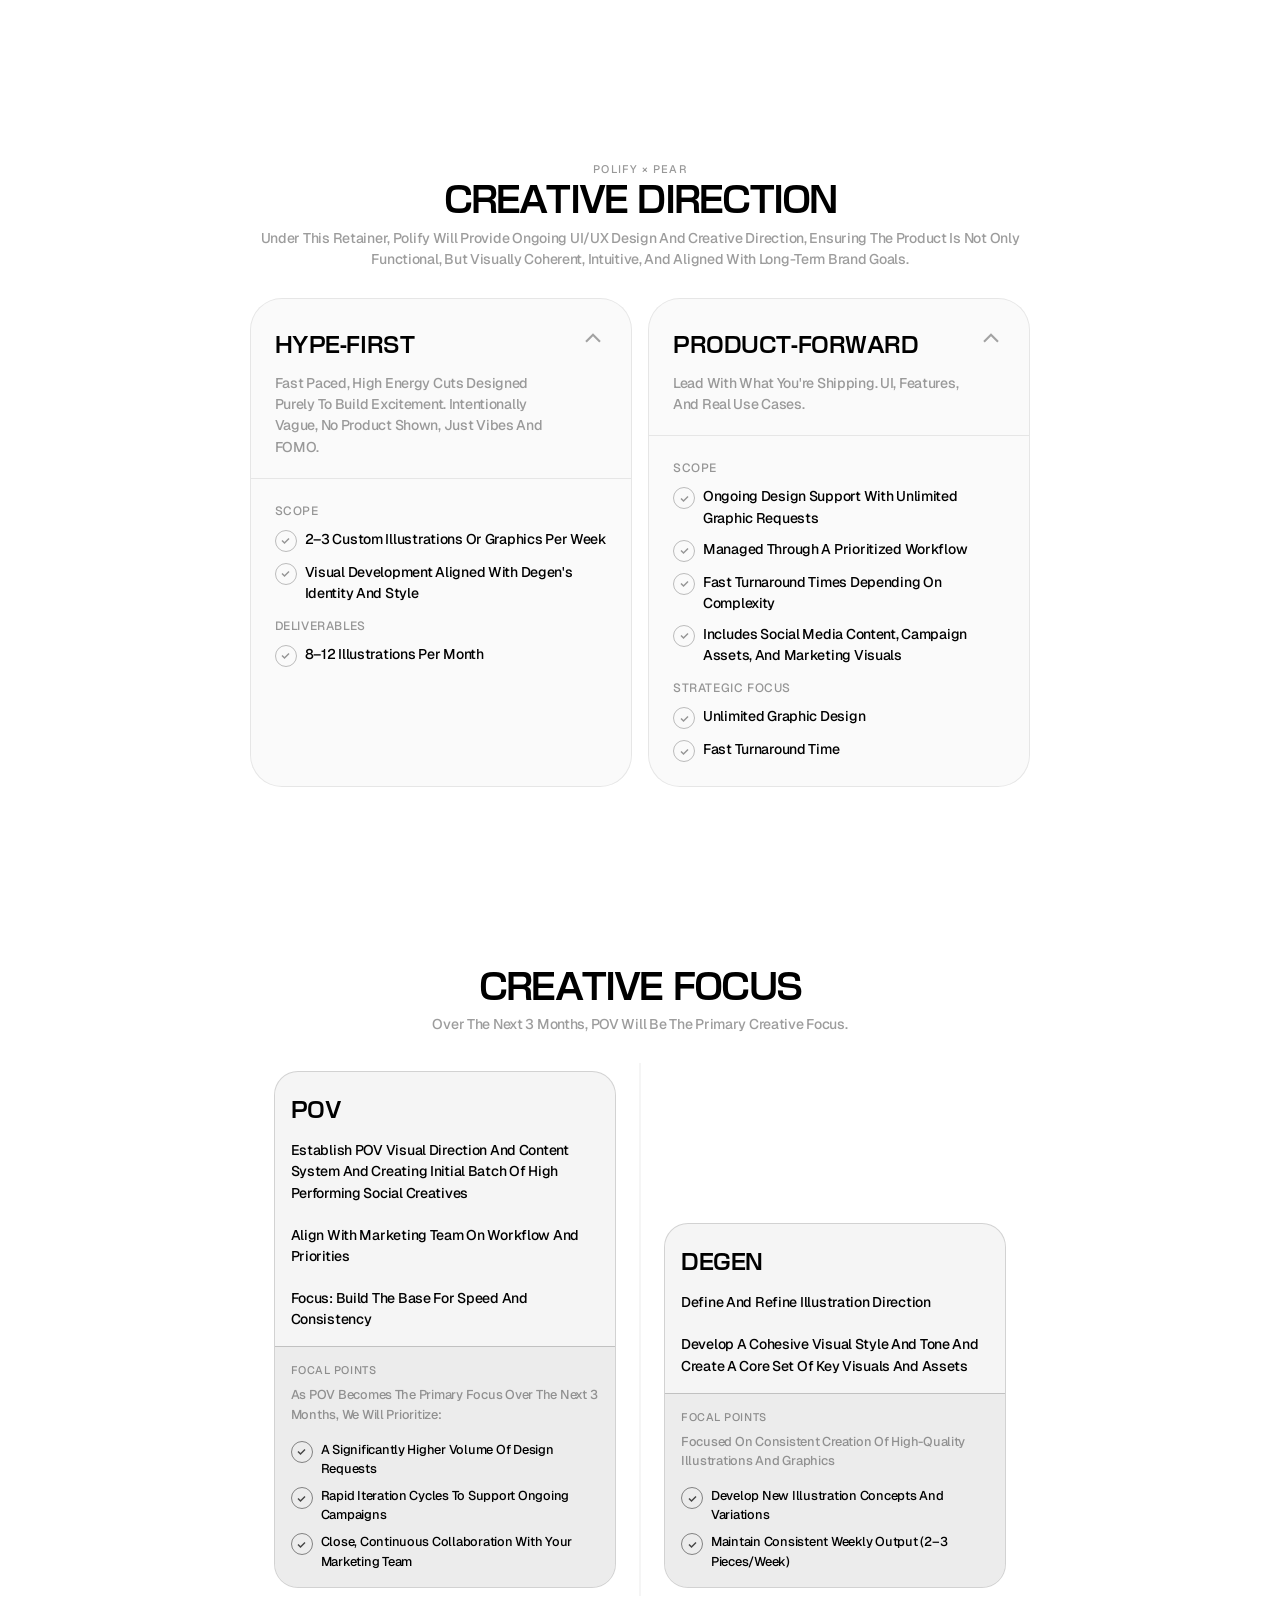
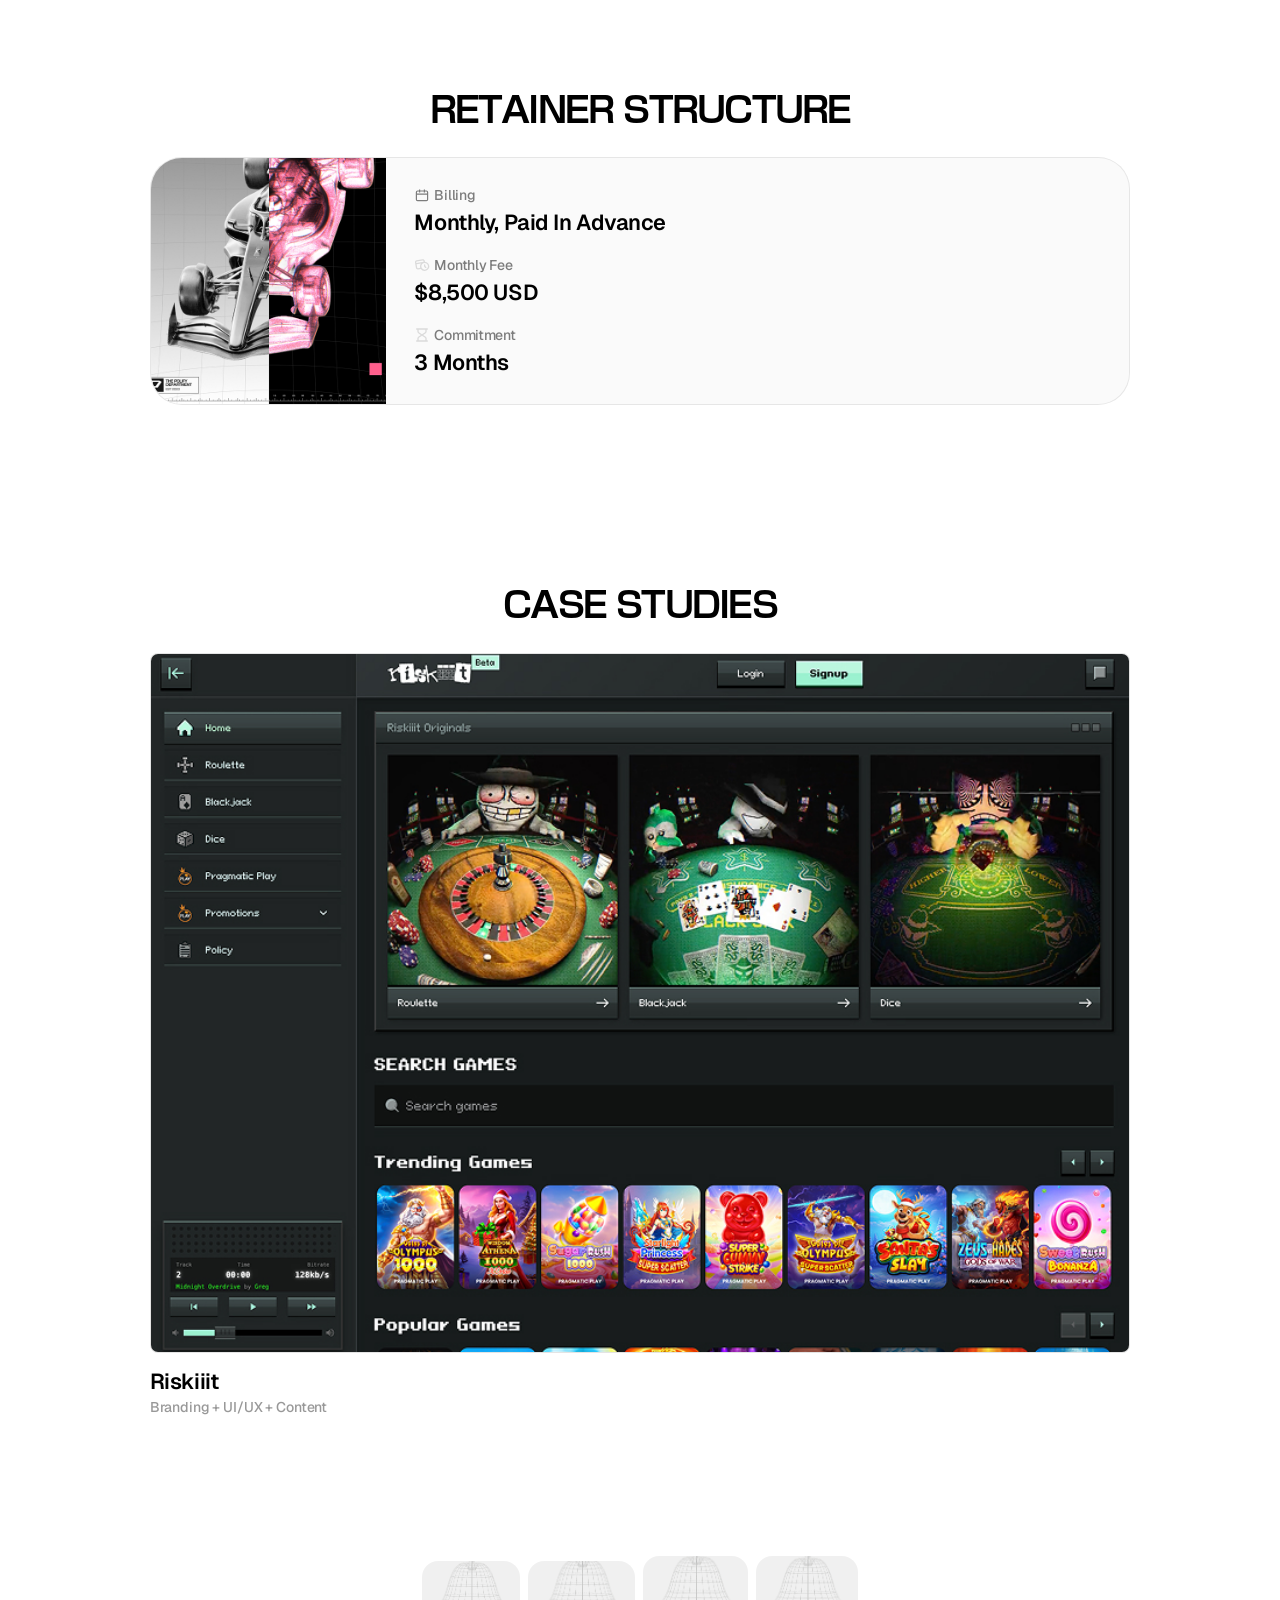
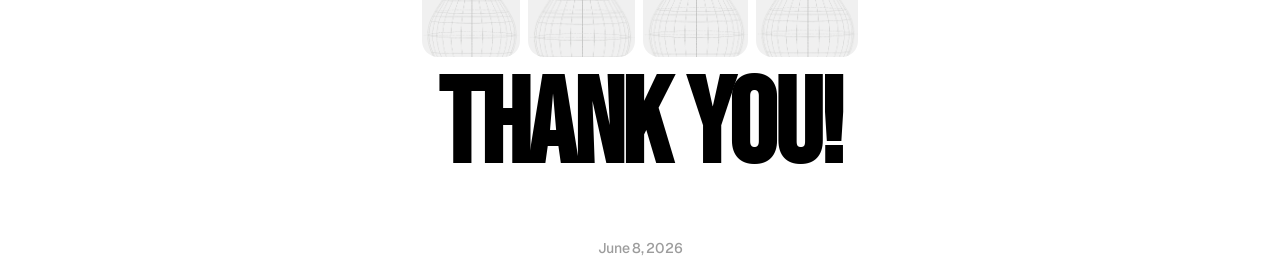
==== commit 9f6e0949: "mobile 16px padding, logo ticker, full-width cases carousel Co-Authored-By: Claude Sonnet 4.6 <norep" ====
--- a/index.html
+++ b/index.html
@@ -256,32 +256,41 @@
       margin: 12px 0;
     }
 
-    /* ─── LOGOS ────────────────────────────────── */
-    .logos-row {
+    /* ─── LOGOS TICKER ─────────────────────────── */
+    .logos-ticker {
+      overflow: hidden;
+      position: relative;
+    }
+
+    .logos-track {
+      display: flex;
+      align-items: center;
+      width: max-content;
+      animation: ticker-scroll 18s linear infinite;
+    }
+
+    .logos-track:hover { animation-play-state: paused; }
+
+    @keyframes ticker-scroll {
+      from { transform: translateX(0); }
+      to   { transform: translateX(-50%); }
+    }
+
+    .logo-item {
+      height: clamp(36px, 4.5vw, 64px);
+      flex-shrink: 0;
       display: flex;
       align-items: center;
       justify-content: center;
-      gap: clamp(24px, 3.3vw, 48px);
-      flex-wrap: nowrap;
-      overflow: hidden;
-    }
-
-    .logo-item {
-      height: clamp(40px, 5.5vw, 80px);
-      flex-shrink: 1;
-      display: flex;
-      align-items: center;
-      justify-content: center;
-      min-width: 0;
+      padding: 0 clamp(28px, 4vw, 56px);
     }
 
     .logo-item img {
       height: 100%;
       width: auto;
-      max-width: 240px;
+      max-width: 200px;
       object-fit: contain;
       display: block;
-      flex-shrink: 1;
     }
 
     /* ─── SECTION HEADER ───────────────────────── */
@@ -743,16 +752,19 @@
     }
 
     /* ─── CASE STUDIES ─────────────────────────── */
-    .case-scroll-wrap {
-      overflow: hidden;
-      margin: 0 calc(-1 * clamp(24px, 7.8vw, 112px));
+    .cases-section {
+      padding-bottom: clamp(8px, 0.6vw, 8px);
+    }
+
+    .cases-section .section-head {
+      padding: clamp(40px, 6.7vw, 96px) clamp(16px, 11.7vw, 169px) clamp(24px, 2.2vw, 32px);
+      margin-bottom: 0;
     }
 
     .case-scroll {
       display: flex;
-      gap: 24px;
+      gap: 0;
       overflow-x: auto;
-      padding: 0 clamp(24px, 7.8vw, 112px) 12px;
       scroll-snap-type: x mandatory;
       -webkit-overflow-scrolling: touch;
       scrollbar-width: none;
@@ -762,7 +774,8 @@
 
     .case-card {
       flex-shrink: 0;
-      width: clamp(260px, 38.9vw, 560px);
+      width: 100vw;
+      padding: 0 clamp(16px, 11.7vw, 169px) clamp(40px, 6.7vw, 96px);
       display: flex;
       flex-direction: column;
       gap: 14px;
@@ -907,6 +920,15 @@
       .accordion-divider { margin: 0 -20px; }
 
       .stats-item { flex: 0 0 50%; }
+
+      .container { padding: 0 16px; }
+      .pad-section { padding: 32px 16px; }
+      .pad-logos   { padding: 16px; }
+      .pad-stats   { padding: 20px 16px; }
+      .pad-ty      { padding: 24px 16px; }
+
+      .cases-section .section-head { padding: 32px 16px 20px; }
+      .case-card { padding: 0 16px 32px; }
     }
   </style>
 </head>
@@ -991,18 +1013,17 @@
     <!-- LOGOS -->
     <div class="section-gap">
       <div class="glass glass--shadow-lg pad-logos">
-        <div class="logos-row">
-          <div class="logo-item">
-            <img src="Images/Logos/1.svg" alt="Logo">
-          </div>
-          <div class="logo-item">
-            <img src="Images/Logos/2.svg" alt="Logo">
-          </div>
-          <div class="logo-item">
-            <img src="Images/Logos/3.svg" alt="Logo">
-          </div>
-          <div class="logo-item">
-            <img src="Images/Logos/4.svg" alt="Logo">
+        <div class="logos-ticker">
+          <div class="logos-track">
+            <div class="logo-item"><img src="Images/Logos/1.svg" alt="Logo"></div>
+            <div class="logo-item"><img src="Images/Logos/2.svg" alt="Logo"></div>
+            <div class="logo-item"><img src="Images/Logos/3.svg" alt="Logo"></div>
+            <div class="logo-item"><img src="Images/Logos/4.svg" alt="Logo"></div>
+            <!-- duplicate set for seamless loop -->
+            <div class="logo-item"><img src="Images/Logos/1.svg" alt="" aria-hidden="true"></div>
+            <div class="logo-item"><img src="Images/Logos/2.svg" alt="" aria-hidden="true"></div>
+            <div class="logo-item"><img src="Images/Logos/3.svg" alt="" aria-hidden="true"></div>
+            <div class="logo-item"><img src="Images/Logos/4.svg" alt="" aria-hidden="true"></div>
           </div>
         </div>
       </div>
@@ -1276,56 +1297,57 @@
       </div>
     </div>
 
-    <!-- CASE STUDIES -->
-    <div class="section-gap">
-      <div class="glass pad-section">
-        <div class="section-head">
-          <h2 class="section-title">Case Studies</h2>
-        </div>
-        <div class="case-scroll-wrap">
-          <div class="case-scroll">
-            <div class="case-card">
-              <div class="case-img">
-                <img src="Images/Cases/Riskiiit.jpg" alt="Riskiiit case study">
-              </div>
-              <div>
-                <div class="case-title">Riskiiit</div>
-                <div class="case-subtitle">Branding + UI/UX + Content</div>
-              </div>
-            </div>
-            <div class="case-card">
-              <div class="case-img">
-                <img src="Images/Cases/FDF.jpg" alt="Football.fun case study">
-              </div>
-              <div>
-                <div class="case-title">Football.fun</div>
-                <div class="case-subtitle">UI/UX + Content</div>
-              </div>
-            </div>
-            <div class="case-card">
-              <div class="case-img">
-                <img src="Images/Cases/Corner.jpg" alt="Sandbox (Corners) case study">
-              </div>
-              <div>
-                <div class="case-title">Sandbox (Corners)</div>
-                <div class="case-subtitle">Branding + UI/UX</div>
-              </div>
-            </div>
-            <div class="case-card">
-              <div class="case-img">
-                <img src="Images/Cases/Blixt.jpg" alt="Blixt case study">
-              </div>
-              <div>
-                <div class="case-title">Blixt</div>
-                <div class="case-subtitle">UI/UX</div>
-              </div>
-            </div>
-          </div>
-        </div>
+  </div><!-- /container -->
+</div><!-- /page-wrap -->
+
+<!-- CASE STUDIES (full-width) -->
+<div class="section-gap cases-section glass">
+  <div class="section-head">
+    <h2 class="section-title">Case Studies</h2>
+  </div>
+  <div class="case-scroll">
+    <div class="case-card">
+      <div class="case-img">
+        <img src="Images/Cases/Riskiiit.jpg" alt="Riskiiit case study">
+      </div>
+      <div>
+        <div class="case-title">Riskiiit</div>
+        <div class="case-subtitle">Branding + UI/UX + Content</div>
       </div>
     </div>
-
-    <!-- THANK YOU -->
+    <div class="case-card">
+      <div class="case-img">
+        <img src="Images/Cases/FDF.jpg" alt="Football.fun case study">
+      </div>
+      <div>
+        <div class="case-title">Football.fun</div>
+        <div class="case-subtitle">UI/UX + Content</div>
+      </div>
+    </div>
+    <div class="case-card">
+      <div class="case-img">
+        <img src="Images/Cases/Corner.jpg" alt="Sandbox (Corners) case study">
+      </div>
+      <div>
+        <div class="case-title">Sandbox (Corners)</div>
+        <div class="case-subtitle">Branding + UI/UX</div>
+      </div>
+    </div>
+    <div class="case-card">
+      <div class="case-img">
+        <img src="Images/Cases/Blixt.jpg" alt="Blixt case study">
+      </div>
+      <div>
+        <div class="case-title">Blixt</div>
+        <div class="case-subtitle">UI/UX</div>
+      </div>
+    </div>
+  </div>
+</div>
+
+<!-- THANK YOU -->
+<div class="page-wrap">
+  <div class="container">
     <div class="section-gap">
       <div class="glass pad-ty thank-you">
         <div class="ty-images" aria-hidden="true">
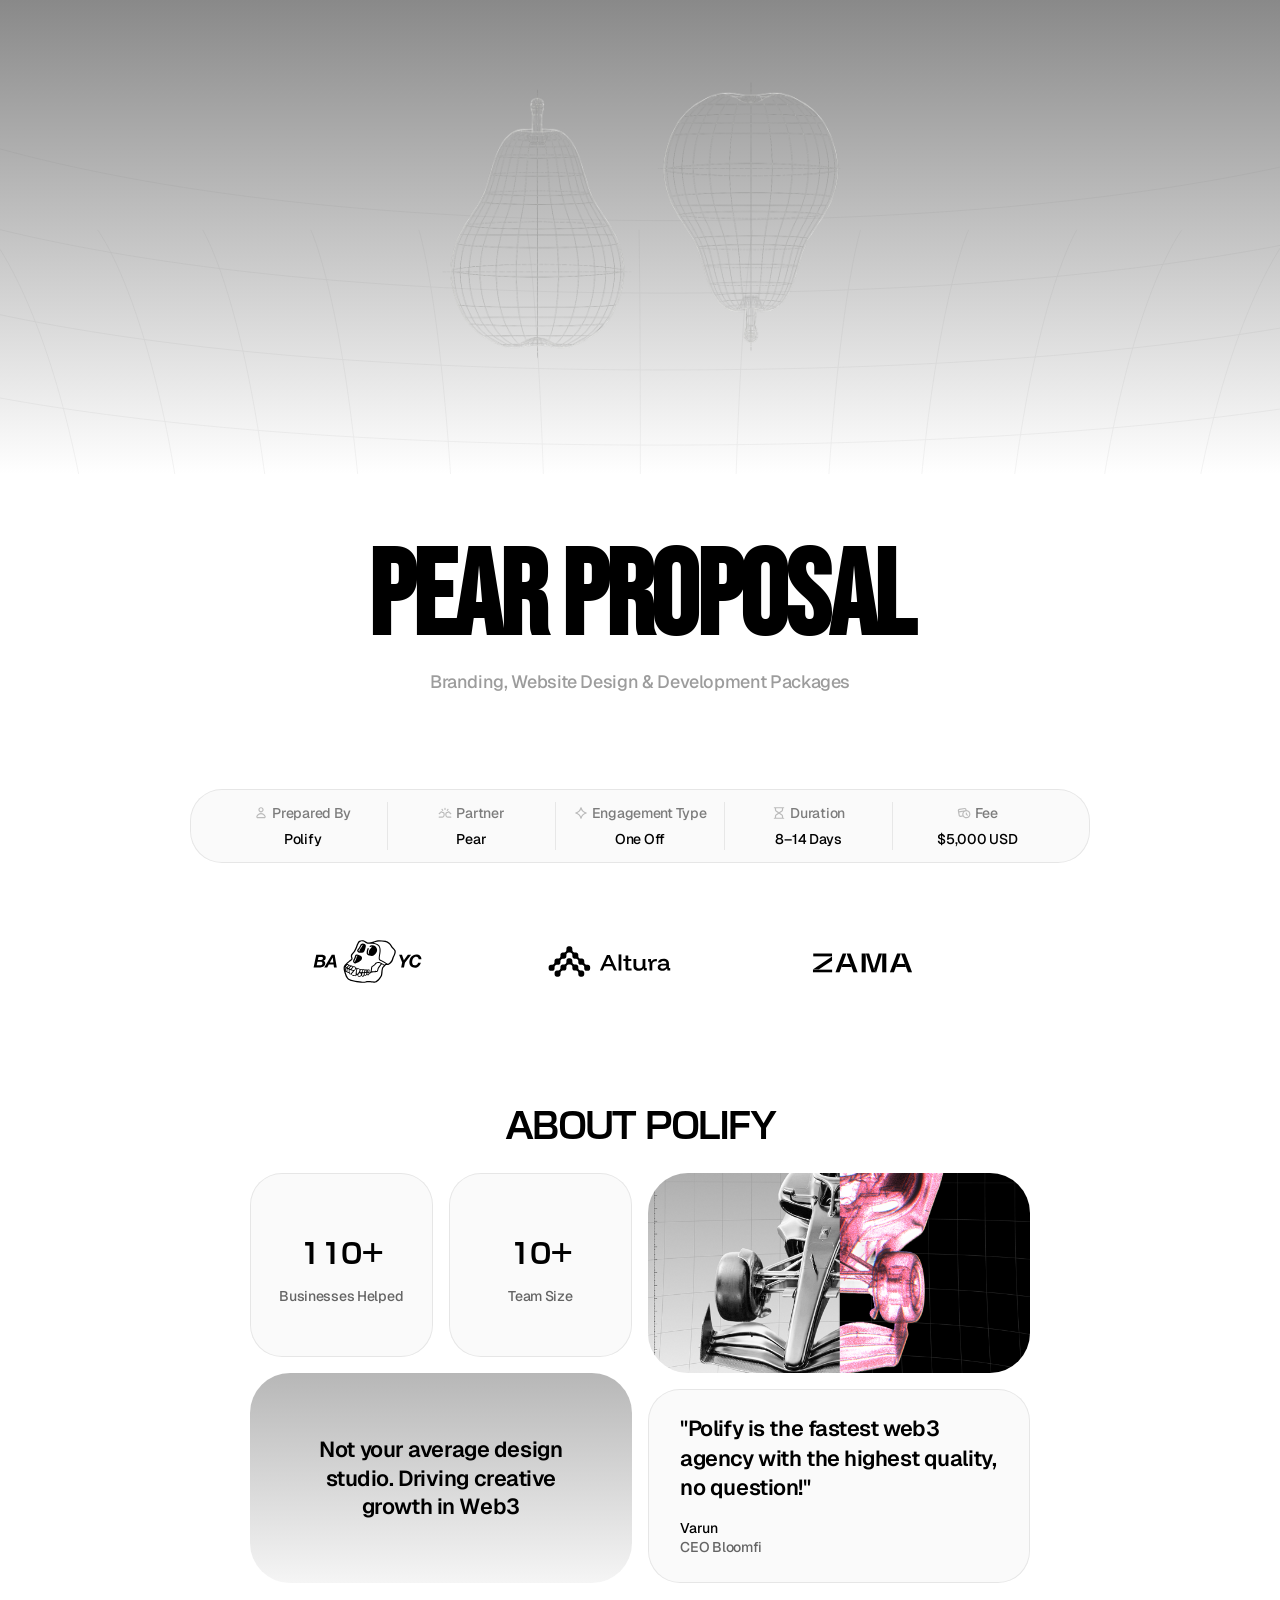
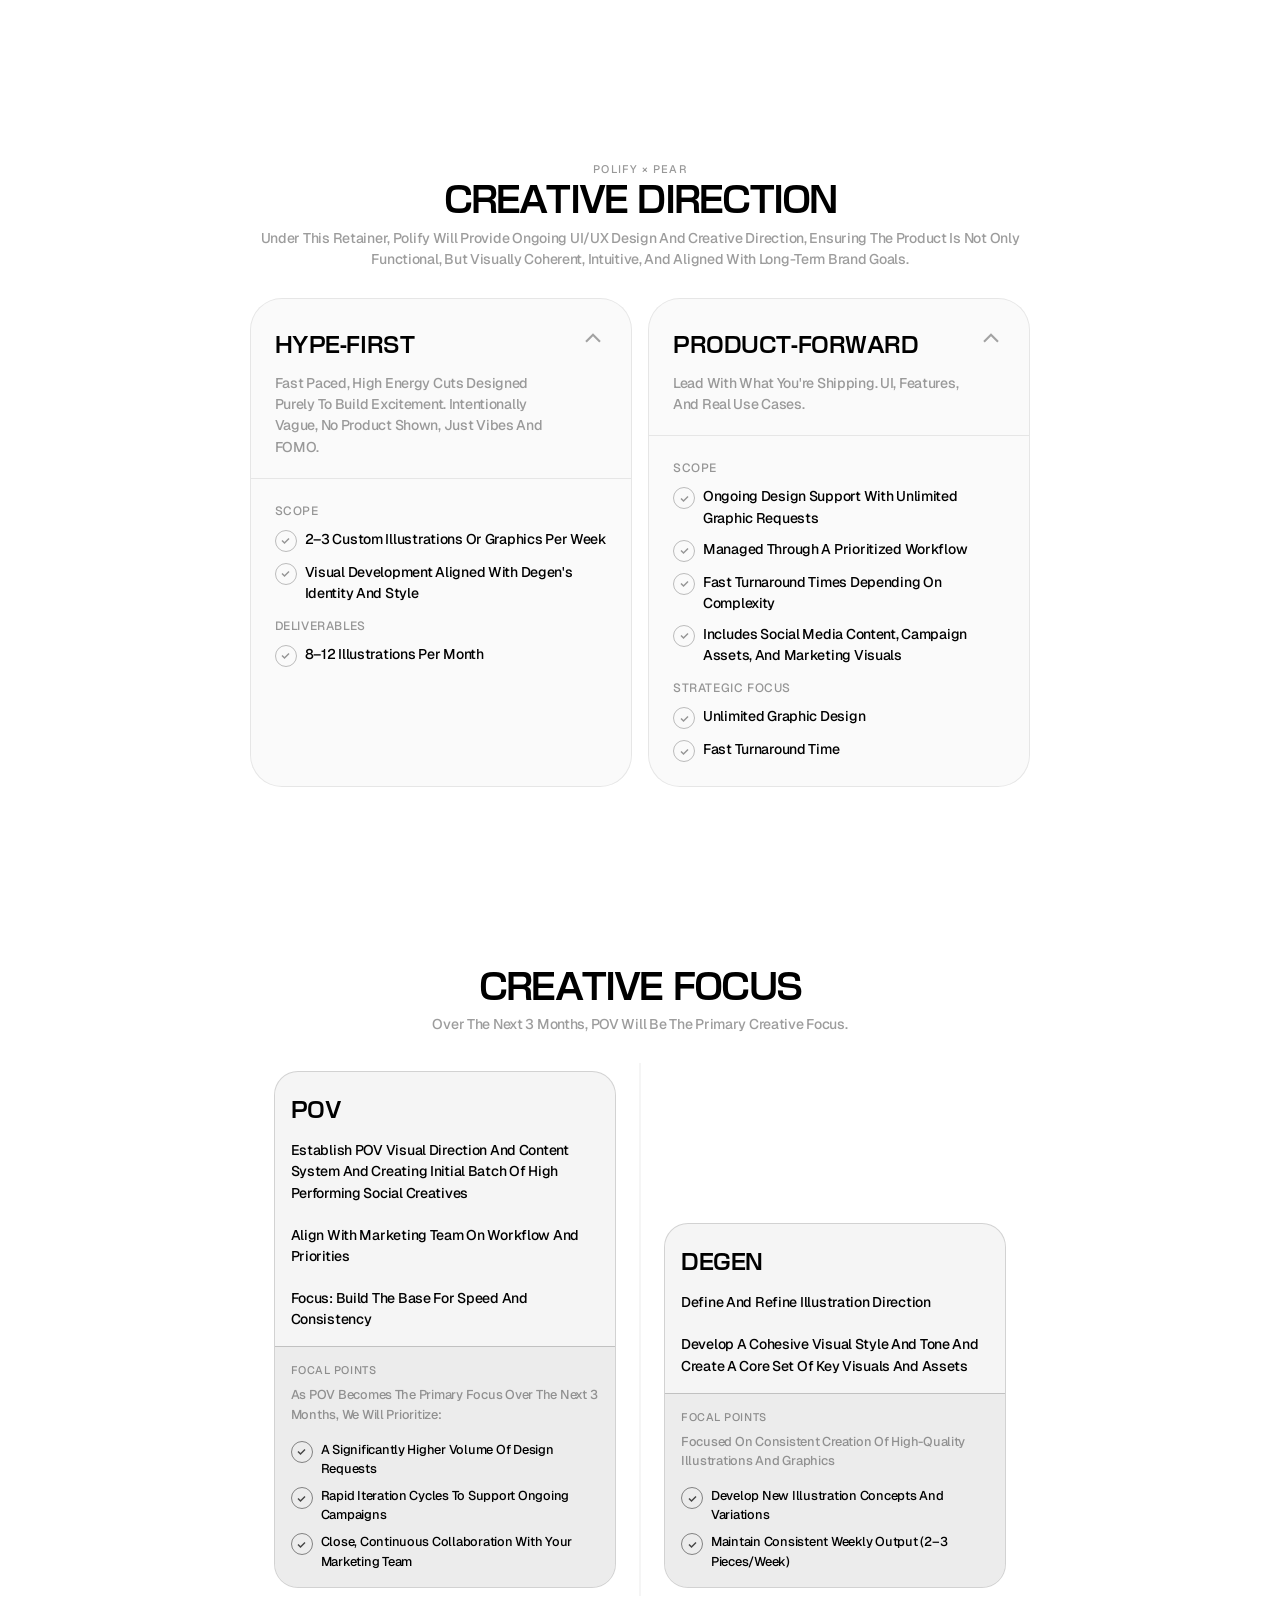
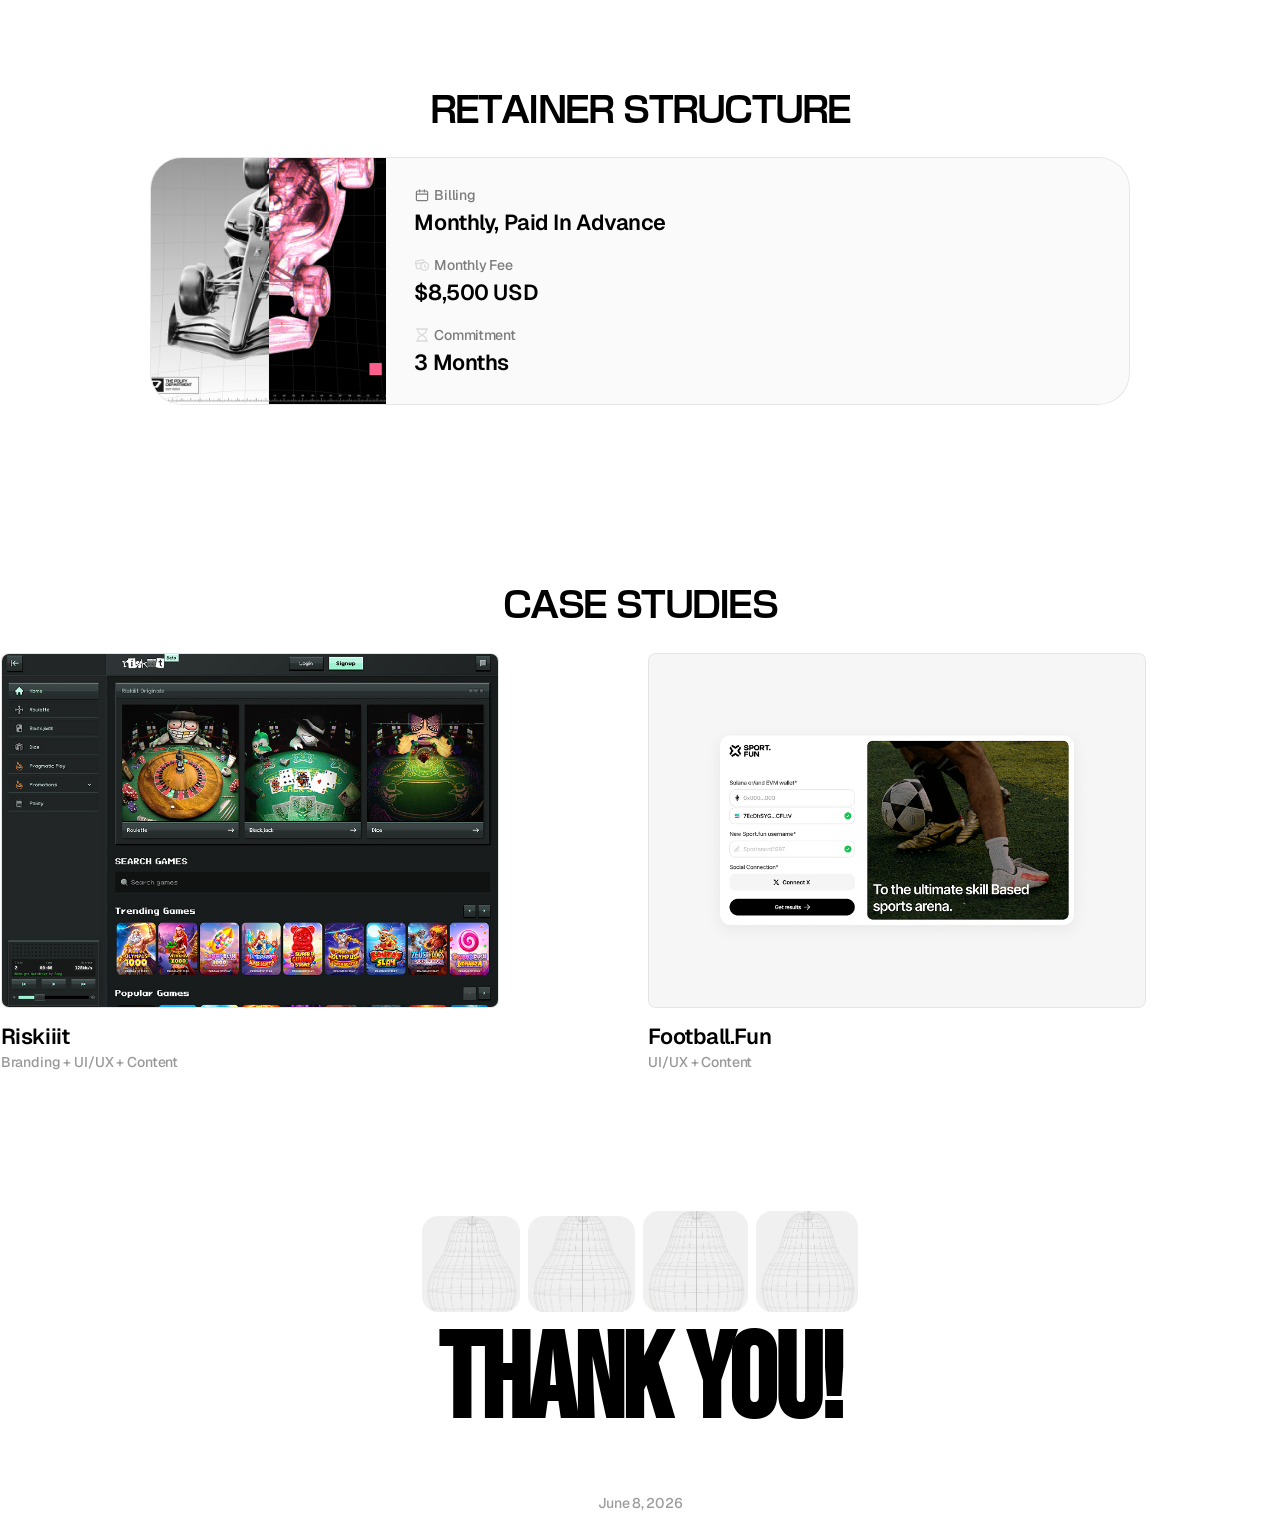
==== commit a98a0452: "restore original case card width on desktop, mobile snaps to full width Co-Authored-By: Claude Sonne" ====
--- a/index.html
+++ b/index.html
@@ -774,12 +774,17 @@
 
     .case-card {
       flex-shrink: 0;
-      width: 100vw;
-      padding: 0 clamp(16px, 11.7vw, 169px) clamp(40px, 6.7vw, 96px);
+      width: clamp(260px, 38.9vw, 560px);
+      padding: 0 0 clamp(40px, 6.7vw, 96px);
+      margin-left: clamp(16px, 11.7vw, 169px);
       display: flex;
       flex-direction: column;
       gap: 14px;
       scroll-snap-align: start;
+    }
+
+    .case-card:last-child {
+      margin-right: clamp(16px, 11.7vw, 169px);
     }
 
     .case-img {
@@ -928,7 +933,8 @@
       .pad-ty      { padding: 24px 16px; }
 
       .cases-section .section-head { padding: 32px 16px 20px; }
-      .case-card { padding: 0 16px 32px; }
+      .case-card { width: calc(100vw - 32px); margin-left: 16px; padding: 0 0 32px; }
+      .case-card:last-child { margin-right: 16px; }
     }
   </style>
 </head>
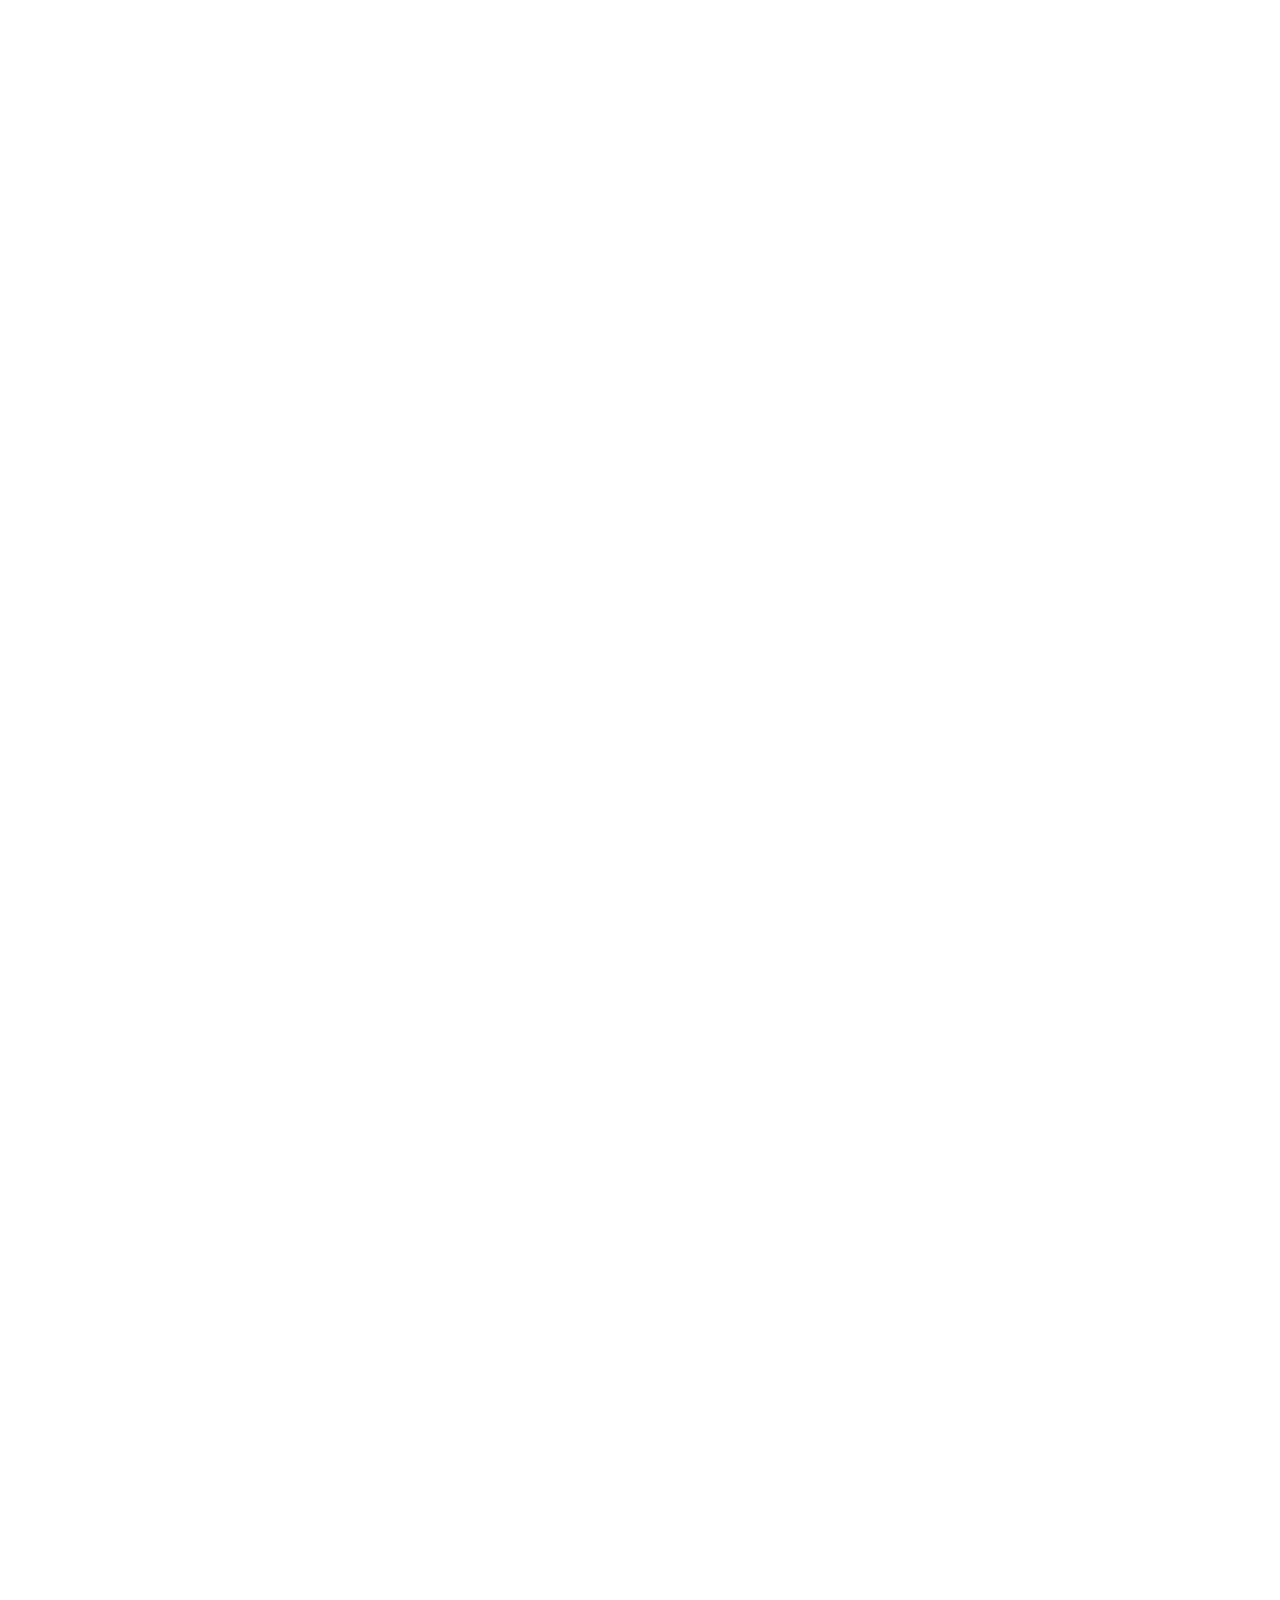
==== commit 58d499cc: "add password gate to all pages, fix font paths in subpages Co-Authored-By: Claude Fable 5 <noreply@a" ====
--- a/index.html
+++ b/index.html
@@ -937,6 +937,7 @@
       .case-card:last-child { margin-right: 16px; }
     }
   </style>
+  <script src="gate.js"></script>
 </head>
 <body>
 
